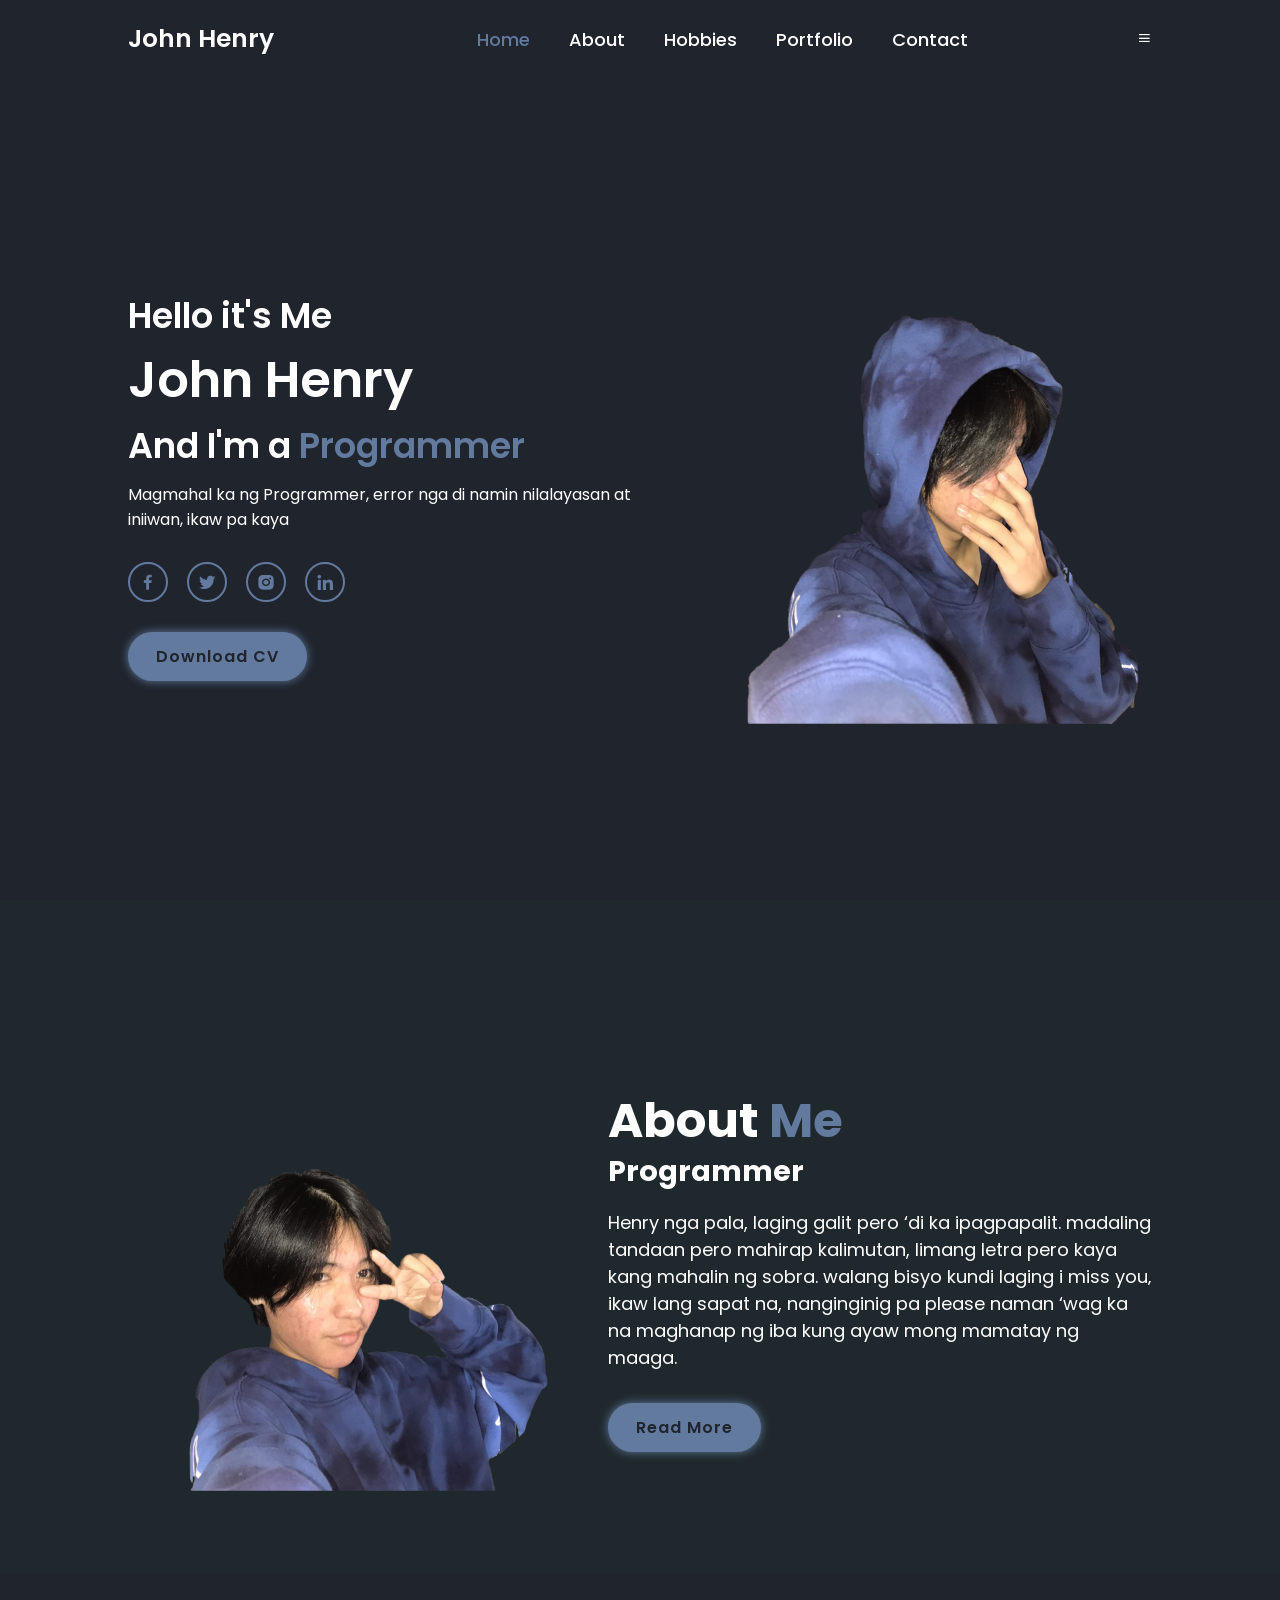
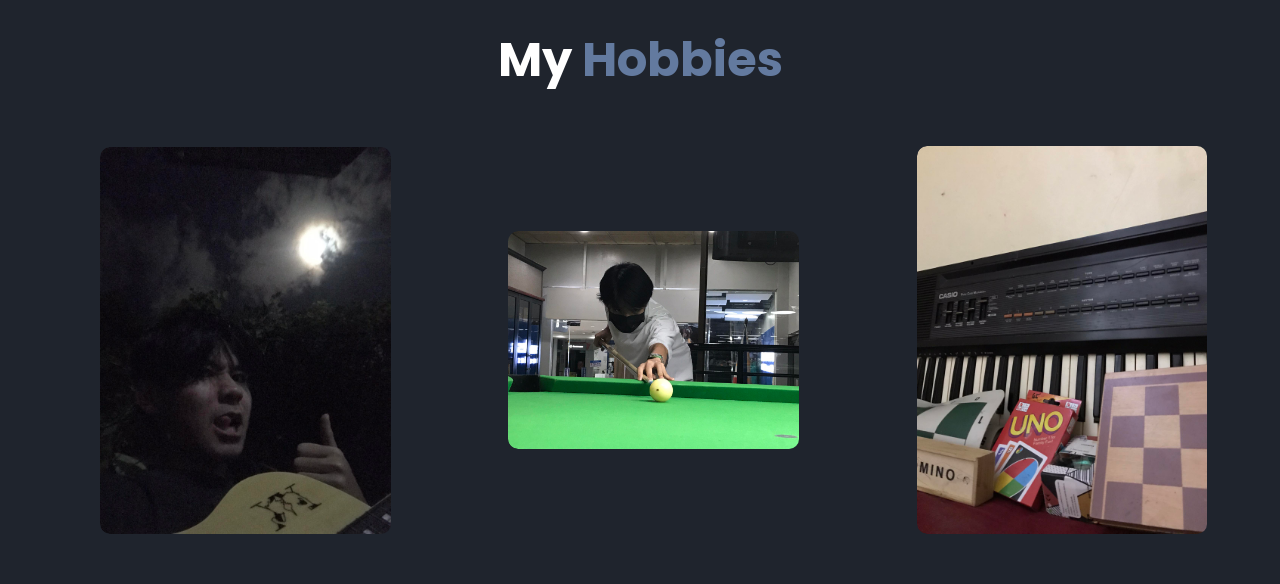
==== index.html @ 5ef26732 "Update index.html" ====
<!DOCTYPE html>
<html lang="en">
<head>
    <meta charset="UTF-8">
    <meta name="viewport" content="width=device-width, initial-scale=1.0">
    <title>Personal Portfolio</title>
    <link href='https://unpkg.com/boxicons@2.1.4/css/boxicons.min.css' rel='stylesheet'>
    <link rel="stylesheet" href="style.css">
</head>
<body>
    <header class="header">
        <a href="#" class="logo">John Henry</a>
        <nav class="navbar">
            <a href="#" class="active">Home</a>
            <a href="#about">About</a>
            <a href="#hobbies">Hobbies</a>
            <a href="#portfolio">Portfolio</a>
            <a href="#contact">Contact</a>
        </nav>
        <div class="menu-icon" id="menu-icon">
            <i class='bx bx-menu'></i>
        </div>
    </header>

    <!-- Home Section -->
    <section class="home">
        <div class="home-content">
            <h3>Hello it's Me</h3>
            <h1>John Henry</h1>
            <h3>And I'm a <span>Programmer</span></h3>
            <p>Magmahal ka ng Programmer, error nga di namin nilalayasan at iniiwan, ikaw pa kaya</p>
            <div class="social-media">
                <a href="https://www.facebook.com/Jhnhnnry"><i class='bx bxl-facebook'></i></a>
                <a href="#"><i class='bx bxl-twitter'></i></a>
                <a href="#"><i class='bx bxl-instagram-alt'></i></a>
                <a href="#"><i class='bx bxl-linkedin'></i></a>
            </div>
            <a href="#" class="btn">Download CV</a>
        </div>
        <div class="home-img">
            <img src="BG.png" alt="">
        </div>
    </section>

    <!-- About Section -->
    <section class="about" id="about">
        <div class="about-img">
            <img src="e2.png" alt="">
        </div>
        <div class="about-content">
            <h2 class="heading">About <span>Me</span></h2>
            <h3>Programmer</h3>
            <p>Henry nga pala, laging galit pero ‘di ka ipagpapalit. madaling tandaan pero mahirap kalimutan, limang letra pero kaya kang mahalin ng sobra. walang bisyo kundi laging i miss you‚ ikaw lang sapat na, nanginginig pa please naman ‘wag ka na maghanap ng iba kung ayaw mong mamatay ng maaga.</p>
            <a href="#hobbies" class="btn">Read More</a>
        </div>
    </section>

    <!-- Hobbies Section -->
    <div class="hobbies" id="hobbies">
        <div class="hobbies-container">
            <h2 class="heading">My <span>Hobbies</span></h2>
            <div class="hobbies-worklist">
                <div class="hobbies-work">
                    <img src="gabi.jpg" alt="">
                    <div class="layer">
                        <h3>Marunong mag-gitara</h3>
                        <p>Pag ako naging bf mo, haharanahin kita gabi-gabi.</p>
                        <a href="#"><i class='bx bx-link-external'></i></a>
                    </div>
                </div>
                <div class="hobbies-work">
                    <img src="billiard.jpg" alt="">
                    <div class="layer">
                        <h3>Marunong mag-billiard</h3>
                        <p>Tara pool? pooling inlab with each other</p>
                        <a href="#"><i class='bx bx-link-external'></i></a>
                    </div>
                </div>
                <div class="hobbies-work">
                    <img src="hobbies.jpg" alt="">
                    <div class="layer">
                        <h3>Hidden hobbies</h3>
                        <p>I can play piano, chess, uno cards, yoyo, domino, rubiks cube, cat lover hindi naninipa ng pusa, better than me??</p>
                        <a href="#"><i class='bx bx-link-external'></i></a>
                    </div>
                </div>
            </div>
        </div>
    </div>

    <!-- JavaScript -->
    <script>
        const menuIcon = document.getElementById('menu-icon');
        const navbar = document.querySelector('.navbar');

        menuIcon.onclick = () => {
            navbar.classList.toggle('active');
            menuIcon.querySelector('i').classList.toggle('bx-menu');
            menuIcon.querySelector('i').classList.toggle('bx-x');
        };
    </script>
</body>
</html>
---- style.css ----
@import url('https://fonts.googleapis.com/css2?family=Poppins:ital,wght@1,300&display=swap');

* {
    margin: 0;
    padding: 0;
    box-sizing: border-box;
    font-family: 'Poppins', 'sans-serif';
    scroll-behavior: smooth;
}

body {
    background: #1f242d;
    color: #fff;
}

.header {
    position: fixed;
    top: 0;
    left: 0;
    width: 100%;
    padding: 20px 10%;
    background: transparent;
    display: flex;
    justify-content: space-between;
    align-items: center;
    z-index: 100;
}
.logo {
    font-size: 25px;
    color: #fff;
    text-decoration: none;
    font-weight: 600;
    cursor: default;
}
.navbar a {
    font-size: 18px;
    color: #fff;
    text-decoration: none;
    font-weight: 500;
    margin-left: 35px;
    transition: .3s;
}
.navbar a:hover,
.navbar a.active {
    color: #637A9F;
}
.home  {
    position: relative;
    width: 100%;
    height: 100vh;
    display: flex;
    justify-content: space-between;
    align-items: center;
    padding: 70px 10% 0;
}
.home-content {
    max-width: 550px;
}
.home-content h3 {
    font-size: 35px;
    font-weight: 600;
}
.home-content h3 span {
    color: #637A9F;
}
.home-content h3:nth-of-type(2) {
    margin-bottom: 10px;
}
.home-content h1 {
    font-size: 50px;
    font-weight: 600;
    margin: 1px 0;
}
.home-content p {
    font-size: 16px;
}
.home-img img {
    max-width: 450px;
    margin-right: -20px;
}
.social-media a {
    display: inline-flex;
    width: 40px;
    height: 40px;
    align-items: center;
    justify-content: center;
    background: transparent;
    border: 2px solid #637A9F;
    border-radius: 50%;
    font-size: 20px;
    color: #637A9F;
    margin: 30px 15px 30px 0;
    text-decoration: none;
    transition: .5s ease;
}
.social-media a:hover {
    color:#1f242d;
    background: #0ef;
    box-shadow: 0 0 20px  #0ef;
}
.btn {
    display: inline-block;
    padding: 12px 28px;
    background: #637A9F;
    border-radius: 40px;
    box-shadow: 0 0 10px #637A9F;
    color: #1f242d;
    text-decoration: none;
    font-size: 16px;
    letter-spacing: 1px;
    font-weight: 600;
}
.about-img img {
    max-width: 450px;
}
.about {
    display: flex;
    justify-content: center;
    align-items: center;
    gap: 2rem;
    background: #1f292d;
    transition: 0.5ease;
    padding: 70px 10% 0;
}
.about-content {
    max-width: 600px;
}
.about-img img {
    width: 35vw;
}
.heading {
    text-align: center;
    font-size: 3rem;
}
.heading span {
    color: #637A9F;
}
.about-content h2 {
    text-align: left;
    line-height: 1.2;
}
.about-content h3 {
    font-size: 1.8rem;
}
.about-content p {
    font-size: 18px;
    margin: 1rem 0 2rem;
}
.hobbies {
    padding: 50px 0;
}
.hobbies-worklist {
    display: grid;
    grid-template-columns: repeat(auto-fit, minmax(250px,1fr));
    grid-gap: 45px;
    margin-top: 50px;
    align-items: center;
    justify-content: center;
    margin-left: 100px;
}
.hobbies-work {
    border-radius: 10px;
    position: relative;
    overflow: hidden;
}
.hobbies-work img {
    width: 80%;
    border-radius: 10px;
    display: block;
    transition: transform 0.5s;
}
.layer  {
    width: 100%;
    height: 0;
    background: linear-gradient(rgba(0,0,0,0.6), #637A9F);
    border-radius: 10px;
    position: absolute;
    left: 0;
    bottom: 0;
    overflow: hidden;
    display: flex;
    align-items: center; 
    justify-content: center;
    flex-direction: column;
    padding: 0 40px;
    text-align: center;
    transition: height 0.5s;
    width: 85%;
}
.layer h3 {
    font-weight: 500;
    margin-bottom: 20px;
}
.layer a {
    margin-top: 20px;
    color: #637A9F  ;
    text-decoration: none;
    font-size: 18px;
    line-height: 60px;
    background: #fff;
    width: 60px;
    height: 60px;
    border-radius: 50%  ;
    text-align: center;
}
.hobbies-work:hover img {
    transform: scale(1.1);
}
.hobbies-work:hover .layer {
    height: 100%;
}
@media (max-width: 768px) {
    .header {
        padding: 15px 5%;
        flex-direction: column;
        align-items: flex-start;
    }

    .navbar {
        display: flex;
        flex-direction: column;
        width: 100%;
        margin-top: 10px;
    }

    .navbar a {
        margin: 10px 0;
        font-size: 16px;
    }

    .home {
        flex-direction: column;
        align-items: center;
        padding: 100px 5% 0;
        text-align: center;
    }

    .home-content {
        max-width: 100%;
    }

    .home-content h1 {
        font-size: 35px;
    }

    .home-content h3 {
        font-size: 24px;
    }

    .home-content p {
        font-size: 15px;
    }

    .home-img img {
        max-width: 100%;
        margin-top: 20px;
    }

    .about {
        flex-direction: column;
        padding: 50px 5%;
        text-align: center;
    }

    .about-img img {
        width: 80%;
        margin-bottom: 20px;
    }

    .about-content h2,
    .about-content h3,
    .about-content p {
        text-align: center;
    }

    .hobbies {
        padding: 40px 5%;
    }

    .hobbies-worklist {
        grid-template-columns: 1fr;
        margin-left: 0;
        gap: 30px;
    }

    .layer {
        width: 100%;
    }

    .hobbies-work img {
        width: 100%;
    }
}
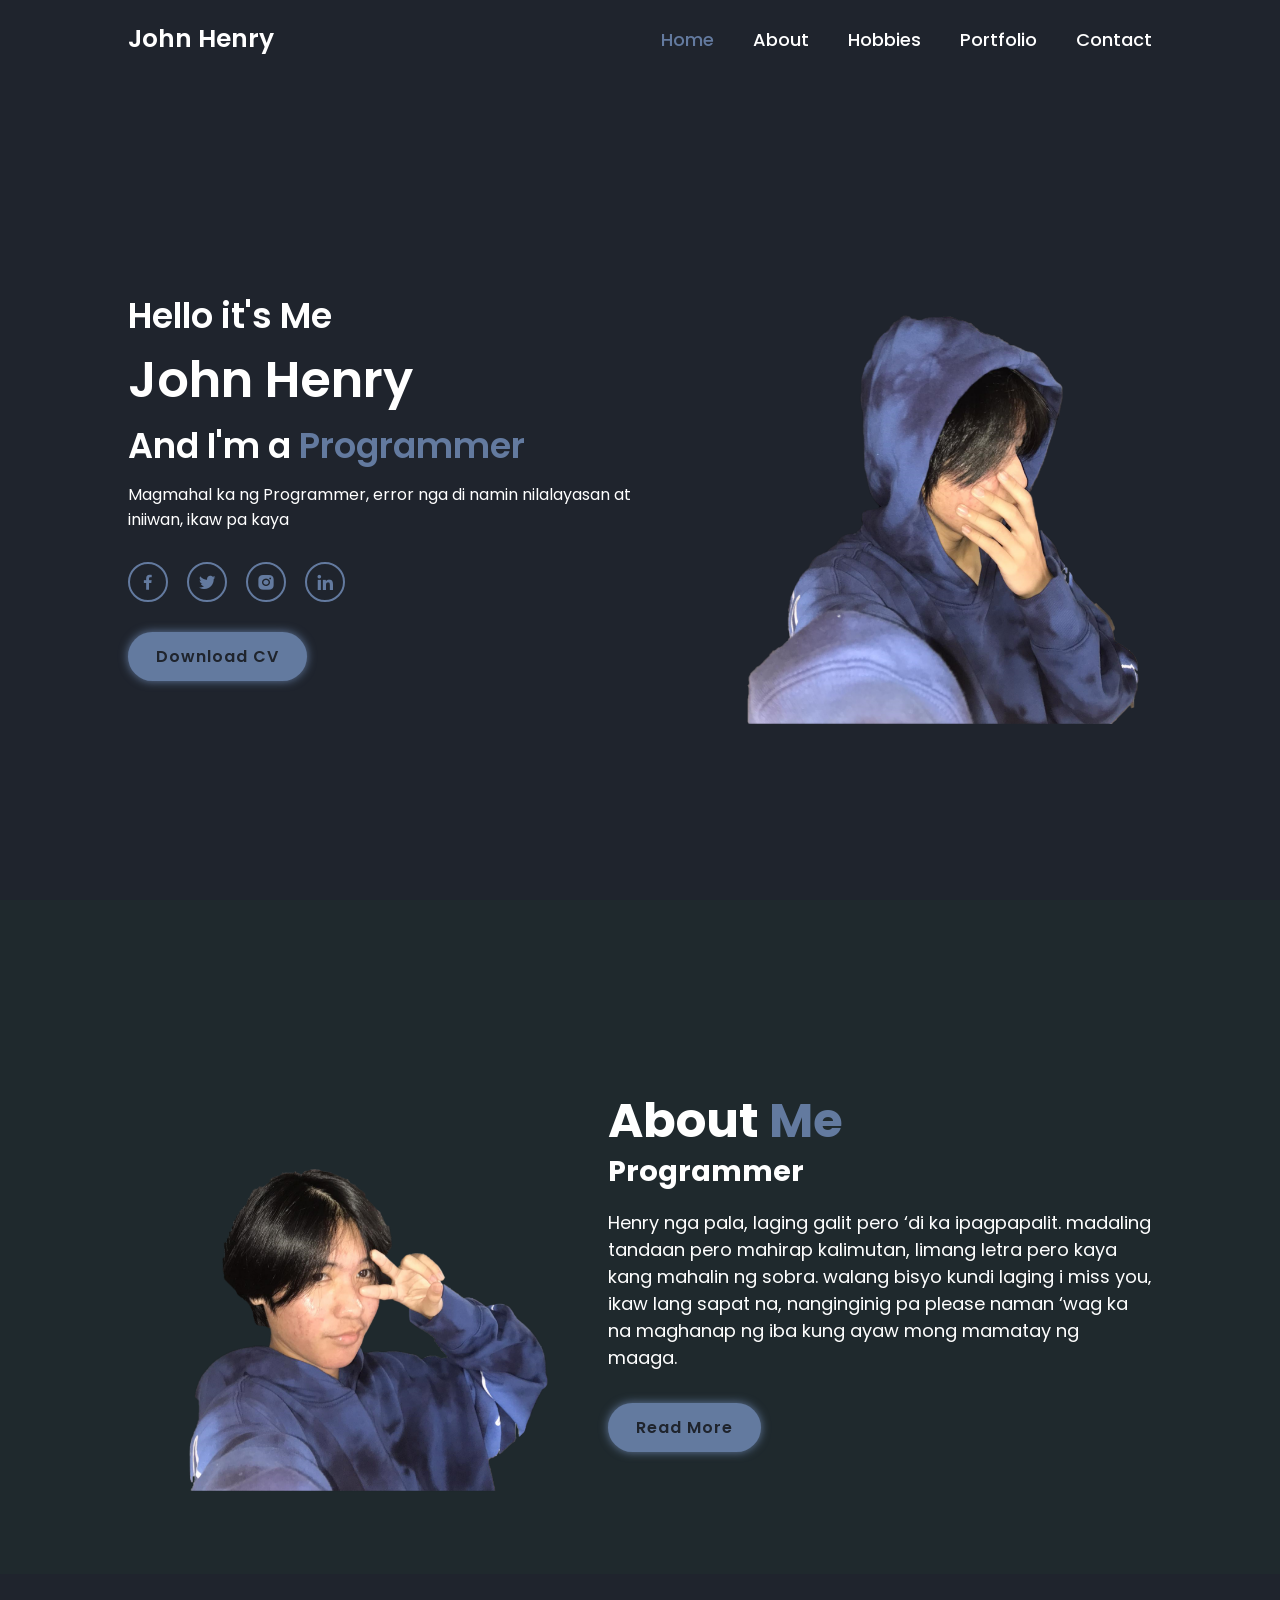
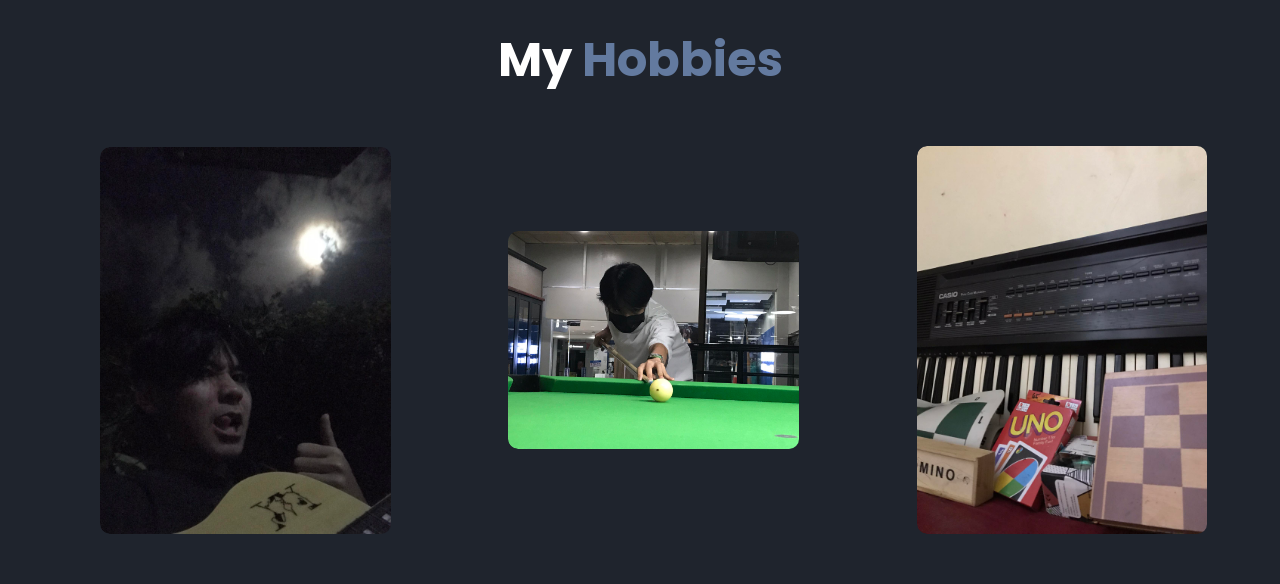
==== commit e5855533: "Update index.html" ====
--- a/index.html
+++ b/index.html
@@ -9,18 +9,20 @@
 </head>
 <body>
     <header class="header">
-        <a href="#" class="logo">John Henry</a>
-        <nav class="navbar">
-            <a href="#" class="active">Home</a>
-            <a href="#about">About</a>
-            <a href="#hobbies">Hobbies</a>
-            <a href="#portfolio">Portfolio</a>
-            <a href="#contact">Contact</a>
-        </nav>
-        <div class="menu-icon" id="menu-icon">
-            <i class='bx bx-menu'></i>
-        </div>
-    </header>
+    <a href="#" class="logo">John Henry</a>
+
+    <div class="menu-icon" id="menu-icon">
+        <i class='bx bx-menu'></i>
+    </div>
+
+    <nav class="navbar" id="navbar">
+        <a href="#" class="active">Home</a>
+        <a href="#about">About</a>
+        <a href="#hobbies">Hobbies</a>
+        <a href="#portfolio">Portfolio</a>
+        <a href="#contact">Contact</a>
+    </nav>
+</header>
 
     <!-- Home Section -->
     <section class="home">
@@ -90,14 +92,24 @@
 
     <!-- JavaScript -->
     <script>
-        const menuIcon = document.getElementById('menu-icon');
-        const navbar = document.querySelector('.navbar');
+    const menuIcon = document.getElementById('menu-icon');
+    const navbar = document.getElementById('navbar');
+    const icon = menuIcon.querySelector('i');
 
-        menuIcon.onclick = () => {
-            navbar.classList.toggle('active');
-            menuIcon.querySelector('i').classList.toggle('bx-menu');
-            menuIcon.querySelector('i').classList.toggle('bx-x');
-        };
-    </script>
+    menuIcon.onclick = () => {
+        navbar.classList.toggle('active');
+        icon.classList.toggle('bx-menu');
+        icon.classList.toggle('bx-x');
+    };
+
+    // Optional: Close menu when a link is clicked (for better mobile UX)
+    document.querySelectorAll('.navbar a').forEach(link => {
+        link.addEventListener('click', () => {
+            navbar.classList.remove('active');
+            icon.classList.add('bx-menu');
+            icon.classList.remove('bx-x');
+        });
+    });
+</script>
 </body>
 </html>
--- a/style.css
+++ b/style.css
@@ -291,3 +291,89 @@
         width: 100%;
     }
 }
+/* Mobile Menu Icon */
+.menu-icon {
+    display: none;
+    font-size: 30px;
+    color: #fff;
+    cursor: pointer;
+    z-index: 100;
+}
+
+/* Responsive for Mobile */
+@media (max-width: 768px) {
+    .header {
+        padding: 20px 5%;
+    }
+
+    .navbar {
+        position: absolute;
+        top: 70px;
+        left: -100%;
+        width: 100%;
+        background: #1f242d;
+        flex-direction: column;
+        align-items: center;
+        transition: 0.3s ease;
+        z-index: 99;
+    }
+
+    .navbar.active {
+        left: 0;
+    }
+
+    .navbar a {
+        margin: 15px 0;
+    }
+
+    .menu-icon {
+        display: block;
+    }
+
+    .home {
+        flex-direction: column;
+        text-align: center;
+        padding: 100px 5% 0;
+    }
+
+    .home-img img {
+        margin-top: 20px;
+        max-width: 300px;
+    }
+
+    .about {
+        flex-direction: column;
+        padding: 70px 5% 0;
+        text-align: center;
+    }
+
+    .about-img img {
+        width: 70vw;
+    }
+
+    .hobbies-worklist {
+        margin-left: 0;
+        grid-template-columns: repeat(auto-fit, minmax(200px, 1fr));
+        padding: 0 20px;
+    }
+
+    .layer {
+        width: 100%;
+    }
+
+    .home-content h1 {
+        font-size: 35px;
+    }
+
+    .home-content h3 {
+        font-size: 25px;
+    }
+
+    .home-content p {
+        font-size: 14px;
+    }
+
+    .about-content p {
+        font-size: 16px;
+    }
+}
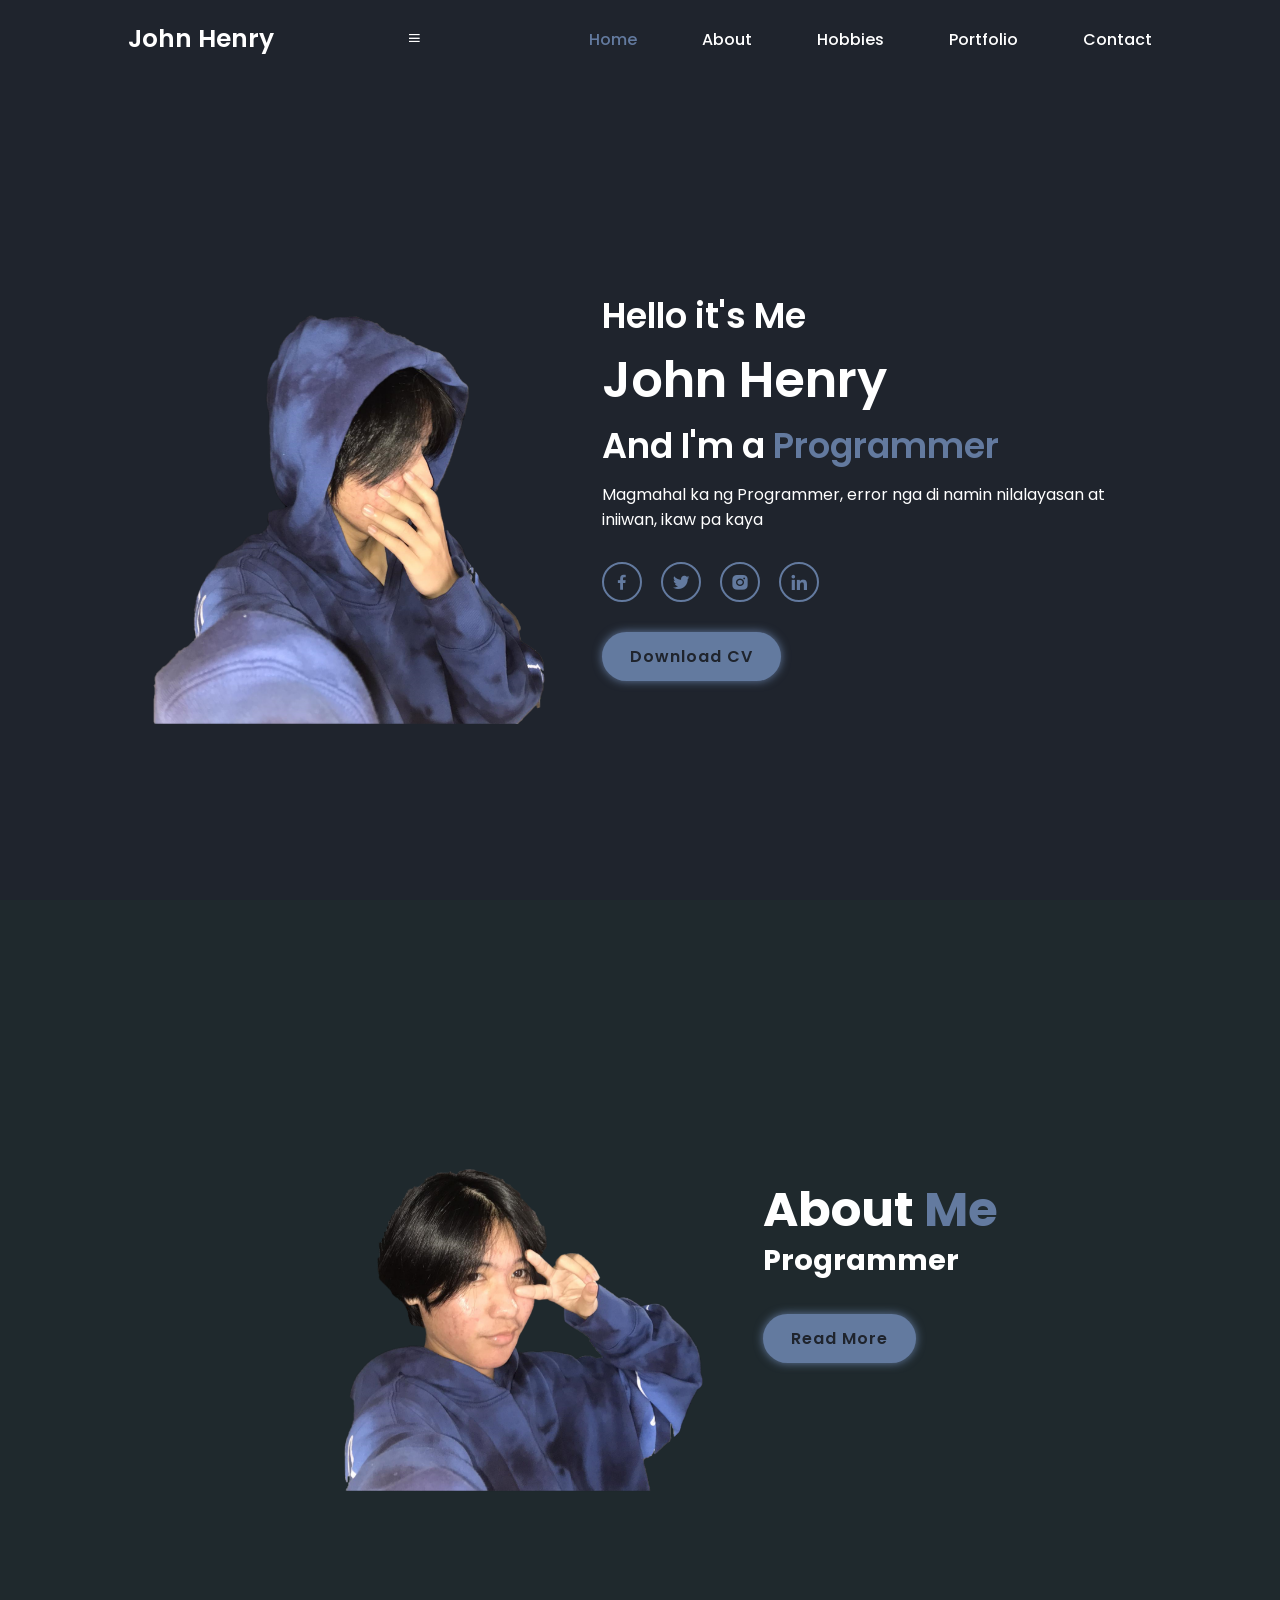
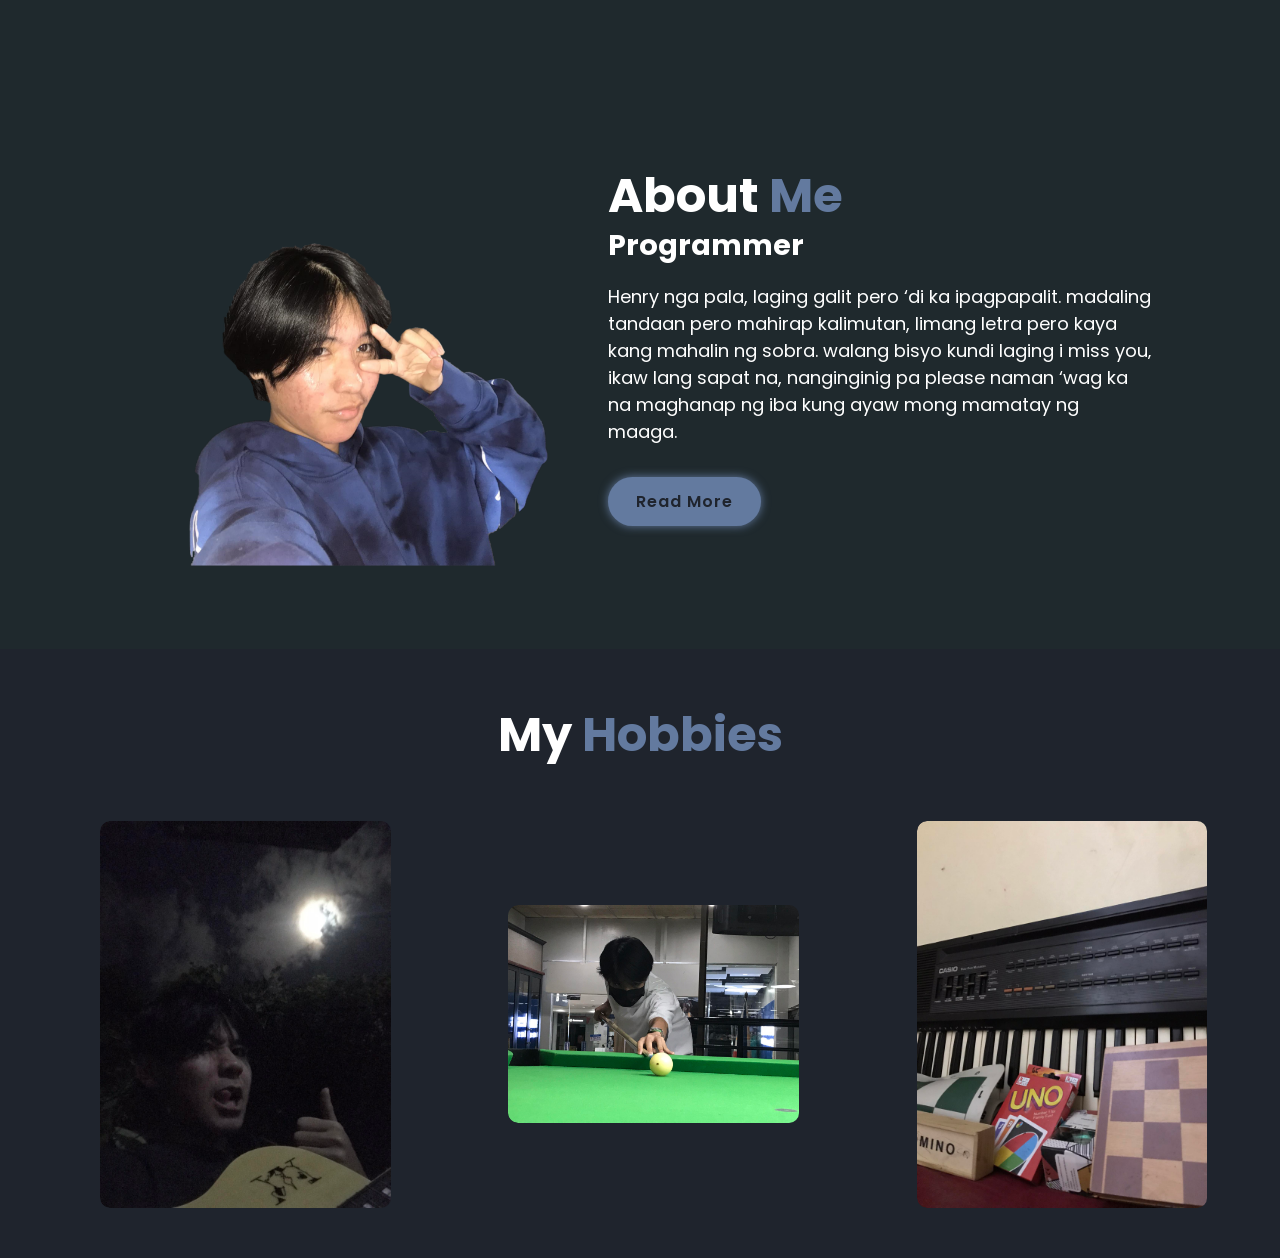
==== commit e70369b6: "Update index.html" ====
--- a/index.html
+++ b/index.html
@@ -26,23 +26,23 @@
 
     <!-- Home Section -->
     <section class="home">
-        <div class="home-content">
-            <h3>Hello it's Me</h3>
-            <h1>John Henry</h1>
-            <h3>And I'm a <span>Programmer</span></h3>
-            <p>Magmahal ka ng Programmer, error nga di namin nilalayasan at iniiwan, ikaw pa kaya</p>
-            <div class="social-media">
-                <a href="https://www.facebook.com/Jhnhnnry"><i class='bx bxl-facebook'></i></a>
-                <a href="#"><i class='bx bxl-twitter'></i></a>
-                <a href="#"><i class='bx bxl-instagram-alt'></i></a>
-                <a href="#"><i class='bx bxl-linkedin'></i></a>
-            </div>
-            <a href="#" class="btn">Download CV</a>
+    <div class="home-img">
+        <img src="BG.png" alt="">
+    </div>
+    <div class="home-content">
+        <h3>Hello it's Me</h3>
+        <h1>John Henry</h1>
+        <h3>And I'm a <span>Programmer</span></h3>
+        <p>Magmahal ka ng Programmer, error nga di namin nilalayasan at iniiwan, ikaw pa kaya</p>
+        <div class="social-media">
+            <a href="https://www.facebook.com/Jhnhnnry"><i class='bx bxl-facebook'></i></a>
+            <a href="#"><i class='bx bxl-twitter'></i></a>
+            <a href="#"><i class='bx bxl-instagram-alt'></i></a>
+            <a href="#"><i class='bx bxl-linkedin'></i></a>
         </div>
-        <div class="home-img">
-            <img src="BG.png" alt="">
-        </div>
-    </section>
+        <a href="#" class="btn">Download CV</a>
+    </div>
+</section>
 
     <!-- About Section -->
     <section class="about" id="about">
@@ -52,10 +52,22 @@
         <div class="about-content">
             <h2 class="heading">About <span>Me</span></h2>
             <h3>Programmer</h3>
-            <p>Henry nga pala, laging galit pero ‘di ka ipagpapalit. madaling tandaan pero mahirap kalimutan, limang letra pero kaya kang mahalin ng sobra. walang bisyo kundi laging i miss you‚ ikaw lang sapat na, nanginginig pa please naman ‘wag ka na maghanap ng iba kung ayaw mong mamatay ng maaga.</p>
+            <p></p>
             <a href="#hobbies" class="btn">Read More</a>
         </div>
     </section>
+
+    <section class="about" id="about">
+    <div class="about-img">
+        <img src="e2.png" alt="">
+    </div>
+    <div class="about-content">
+        <h2 class="heading">About <span>Me</span></h2>
+        <h3>Programmer</h3>
+        <p>Henry nga pala, laging galit pero ‘di ka ipagpapalit. madaling tandaan pero mahirap kalimutan, limang letra pero kaya kang mahalin ng sobra. walang bisyo kundi laging i miss you‚ ikaw lang sapat na, nanginginig pa please naman ‘wag ka na maghanap ng iba kung ayaw mong mamatay ng maaga. </p>
+        <a href="#hobbies" class="btn">Read More</a>
+    </div>
+</section>
 
     <!-- Hobbies Section -->
     <div class="hobbies" id="hobbies">
--- a/style.css
+++ b/style.css
@@ -209,171 +209,136 @@
 .hobbies-work:hover .layer {
     height: 100%;
 }
+/* Updated CSS for mobile view */
 @media (max-width: 768px) {
-    .header {
-        padding: 15px 5%;
+    /* Home Section */
+    .home {
         flex-direction: column;
-        align-items: flex-start;
-    }
-
-    .navbar {
+        text-align: center;
+        margin-top: 50px;
+    }
+
+    .home-img {
+        width: 80%;
+        order: -1; /* Ensure the image comes first in mobile view */
         display: flex;
+        justify-content: center;
+    }
+
+    .home-img img {
+        width: 80%; /* Scale image size */
+    }
+
+    .home-content {
+        width: 100%;
+        text-align: center;
+    }
+
+    /* About Section */
+    .about {
         flex-direction: column;
+        text-align: center;
+        padding: 70px 5% 0;
+    }
+
+    .about-img {
+        width: 80%;
+        margin-top: 20px;
+        display: flex;
+        justify-content: center;
+    }
+
+    .about-img img {
+        max-width: 80vw;
+    }
+
+    .about-content {
         width: 100%;
-        margin-top: 10px;
-    }
-
+        text-align: center;
+    }
+
+    .about-content h2 {
+        text-align: center;
+    }
+
+    /* Navigation Links with Underline */
     .navbar a {
         margin: 10px 0;
         font-size: 16px;
-    }
-
-    .home {
-        flex-direction: column;
-        align-items: center;
-        padding: 100px 5% 0;
-        text-align: center;
-    }
-
-    .home-content {
-        max-width: 100%;
-    }
-
-    .home-content h1 {
-        font-size: 35px;
-    }
-
-    .home-content h3 {
-        font-size: 24px;
-    }
-
-    .home-content p {
-        font-size: 15px;
-    }
-
-    .home-img img {
-        max-width: 100%;
-        margin-top: 20px;
-    }
-
-    .about {
-        flex-direction: column;
-        padding: 50px 5%;
-        text-align: center;
-    }
-
-    .about-img img {
-        width: 80%;
-        margin-bottom: 20px;
-    }
-
-    .about-content h2,
-    .about-content h3,
-    .about-content p {
-        text-align: center;
-    }
-
-    .hobbies {
-        padding: 40px 5%;
-    }
-
-    .hobbies-worklist {
-        grid-template-columns: 1fr;
-        margin-left: 0;
-        gap: 30px;
-    }
-
-    .layer {
-        width: 100%;
-    }
-
-    .hobbies-work img {
-        width: 100%;
-    }
-}
-/* Mobile Menu Icon */
-.menu-icon {
-    display: none;
-    font-size: 30px;
-    color: #fff;
-    cursor: pointer;
-    z-index: 100;
-}
-
-/* Responsive for Mobile */
+        text-decoration: none;
+        border-bottom: 2px solid transparent;
+        transition: all 0.3s ease;
+    }
+
+    .navbar a:hover,
+    .navbar a.active {
+        color: #637A9F;
+        border-bottom: 2px solid #637A9F;
+    }
+
+    /* Read More Button */
+    .about-content a {
+        display: inline-block;
+        padding: 12px 28px;
+        background: #637A9F;
+        border-radius: 40px;
+        box-shadow: 0 0 10px #637A9F;
+        color: #1f242d;
+        text-decoration: none;
+        font-size: 16px;
+        letter-spacing: 1px;
+        font-weight: 600;
+        margin-top: 15px;
+    }
+}
+/* Add new styles after your existing styles to ensure the design is preserved */
+
+/* Centering the picture within Home and About navigation links */
+.navbar {
+  display: flex;
+  justify-content: center;
+  gap: 30px;
+}
+
+.navbar a {
+  display: flex;
+  align-items: center;
+  justify-content: center;
+  font-size: 16px;
+  text-decoration: none;
+  position: relative;
+}
+
+/* Make sure images inside navigation are centered */
+.navbar a .nav-img {
+  width: 20px;
+  height: auto;
+  margin-right: 8px;
+  transition: transform 0.3s ease;
+}
+
+/* Underlining navigation links */
+.navbar a:hover {
+  text-decoration: underline;
+}
+
+/* Adjustments for mobile view */
 @media (max-width: 768px) {
-    .header {
-        padding: 20px 5%;
-    }
-
-    .navbar {
-        position: absolute;
-        top: 70px;
-        left: -100%;
-        width: 100%;
-        background: #1f242d;
-        flex-direction: column;
-        align-items: center;
-        transition: 0.3s ease;
-        z-index: 99;
-    }
-
-    .navbar.active {
-        left: 0;
-    }
-
-    .navbar a {
-        margin: 15px 0;
-    }
-
-    .menu-icon {
-        display: block;
-    }
-
-    .home {
-        flex-direction: column;
-        text-align: center;
-        padding: 100px 5% 0;
-    }
-
-    .home-img img {
-        margin-top: 20px;
-        max-width: 300px;
-    }
-
-    .about {
-        flex-direction: column;
-        padding: 70px 5% 0;
-        text-align: center;
-    }
-
-    .about-img img {
-        width: 70vw;
-    }
-
-    .hobbies-worklist {
-        margin-left: 0;
-        grid-template-columns: repeat(auto-fit, minmax(200px, 1fr));
-        padding: 0 20px;
-    }
-
-    .layer {
-        width: 100%;
-    }
-
-    .home-content h1 {
-        font-size: 35px;
-    }
-
-    .home-content h3 {
-        font-size: 25px;
-    }
-
-    .home-content p {
-        font-size: 14px;
-    }
-
-    .about-content p {
-        font-size: 16px;
-    }
-}
+  /* Adjust the home and about section */
+  .navbar a .nav-img {
+    margin-right: 8px;
+  }
+
+  /* Align "About Me" section */
+  .about-me-section {
+    text-align: center; /* Center the content */
+    padding: 10px;
+  }
+
+  /* Adjust the 'Read More' button */
+  .about-me-section .read-more-button {
+    display: inline-block;
+    margin: 10px auto;
+    max-width: 100%;
+  }
+}
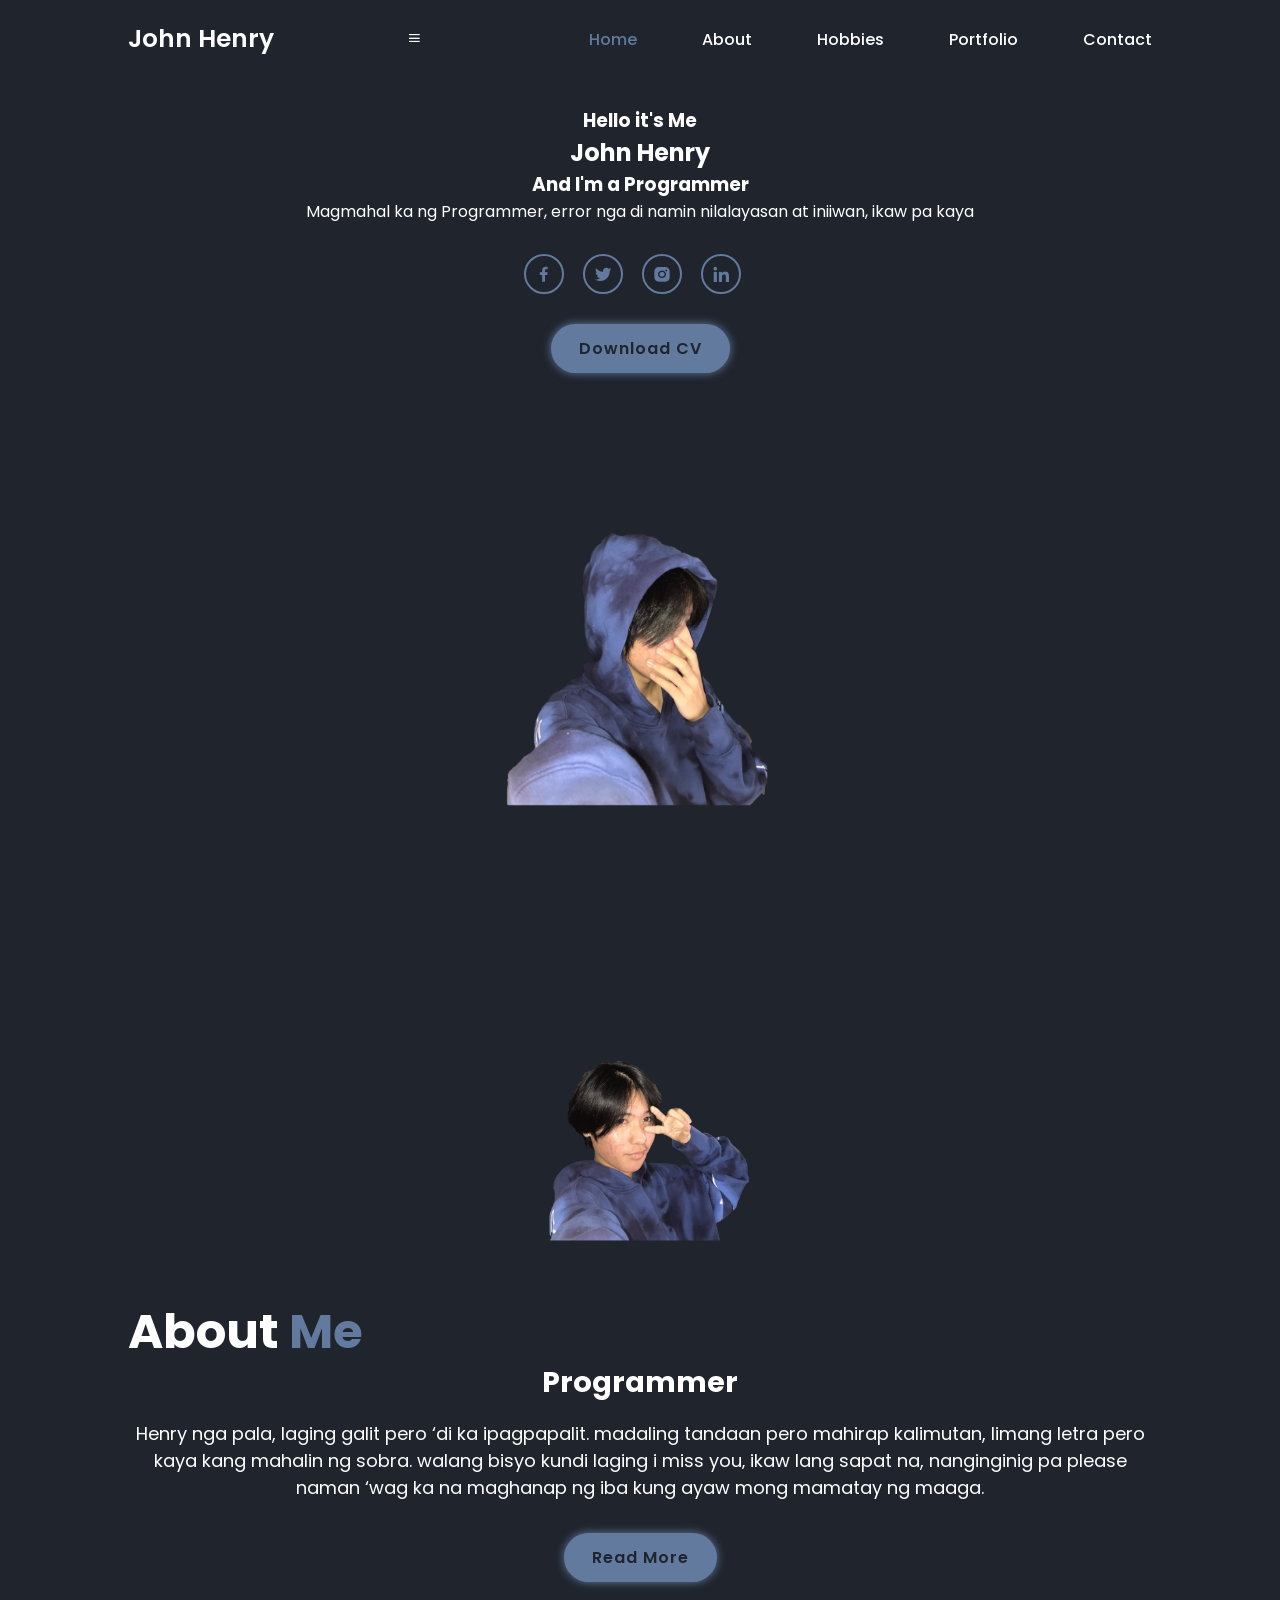
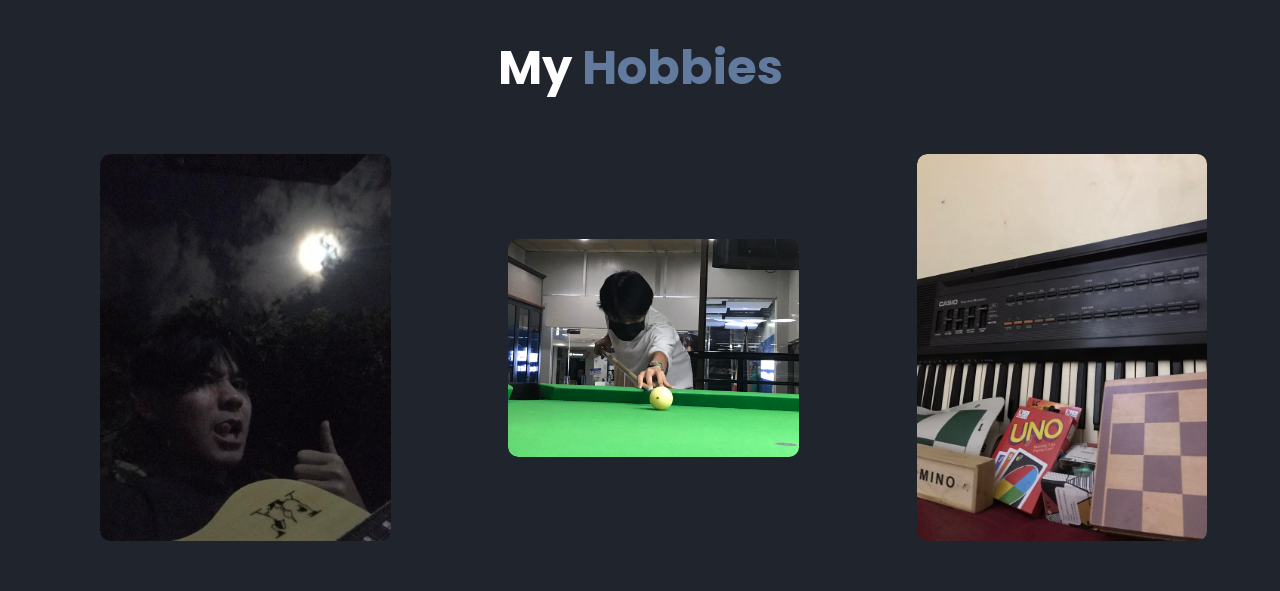
==== commit e1d9e38a: "Update index.html" ====
--- a/index.html
+++ b/index.html
@@ -26,23 +26,23 @@
 
     <!-- Home Section -->
     <section class="home">
-    <div class="home-img">
-        <img src="BG.png" alt="">
-    </div>
-    <div class="home-content">
-        <h3>Hello it's Me</h3>
-        <h1>John Henry</h1>
-        <h3>And I'm a <span>Programmer</span></h3>
-        <p>Magmahal ka ng Programmer, error nga di namin nilalayasan at iniiwan, ikaw pa kaya</p>
-        <div class="social-media">
-            <a href="https://www.facebook.com/Jhnhnnry"><i class='bx bxl-facebook'></i></a>
-            <a href="#"><i class='bx bxl-twitter'></i></a>
-            <a href="#"><i class='bx bxl-instagram-alt'></i></a>
-            <a href="#"><i class='bx bxl-linkedin'></i></a>
+        <div class="home-content">
+            <h3>Hello it's Me</h3>
+            <h1>John Henry</h1>
+            <h3>And I'm a <span>Programmer</span></h3>
+            <p>Magmahal ka ng Programmer, error nga di namin nilalayasan at iniiwan, ikaw pa kaya</p>
+            <div class="social-media">
+                <a href="https://www.facebook.com/Jhnhnnry"><i class='bx bxl-facebook'></i></a>
+                <a href="#"><i class='bx bxl-twitter'></i></a>
+                <a href="#"><i class='bx bxl-instagram-alt'></i></a>
+                <a href="#"><i class='bx bxl-linkedin'></i></a>
+            </div>
+            <a href="#" class="btn">Download CV</a>
         </div>
-        <a href="#" class="btn">Download CV</a>
-    </div>
-</section>
+        <div class="home-img">
+            <img src="BG.png" alt="">
+        </div>
+    </section>
 
     <!-- About Section -->
     <section class="about" id="about">
@@ -52,22 +52,10 @@
         <div class="about-content">
             <h2 class="heading">About <span>Me</span></h2>
             <h3>Programmer</h3>
-            <p></p>
+            <p>Henry nga pala, laging galit pero ‘di ka ipagpapalit. madaling tandaan pero mahirap kalimutan, limang letra pero kaya kang mahalin ng sobra. walang bisyo kundi laging i miss you‚ ikaw lang sapat na, nanginginig pa please naman ‘wag ka na maghanap ng iba kung ayaw mong mamatay ng maaga.</p>
             <a href="#hobbies" class="btn">Read More</a>
         </div>
     </section>
-
-    <section class="about" id="about">
-    <div class="about-img">
-        <img src="e2.png" alt="">
-    </div>
-    <div class="about-content">
-        <h2 class="heading">About <span>Me</span></h2>
-        <h3>Programmer</h3>
-        <p>Henry nga pala, laging galit pero ‘di ka ipagpapalit. madaling tandaan pero mahirap kalimutan, limang letra pero kaya kang mahalin ng sobra. walang bisyo kundi laging i miss you‚ ikaw lang sapat na, nanginginig pa please naman ‘wag ka na maghanap ng iba kung ayaw mong mamatay ng maaga. </p>
-        <a href="#hobbies" class="btn">Read More</a>
-    </div>
-</section>
 
     <!-- Hobbies Section -->
     <div class="hobbies" id="hobbies">
--- a/style.css
+++ b/style.css
@@ -44,39 +44,29 @@
 .navbar a.active {
     color: #637A9F;
 }
-.home  {
+.home {
     position: relative;
     width: 100%;
-    height: 100vh;
-    display: flex;
-    justify-content: space-between;
+    min-height: 100vh;
+    display: flex;
+    flex-direction: row; /* default for desktop */
+    justify-content: center;
     align-items: center;
     padding: 70px 10% 0;
-}
-.home-content {
-    max-width: 550px;
-}
-.home-content h3 {
-    font-size: 35px;
-    font-weight: 600;
-}
-.home-content h3 span {
-    color: #637A9F;
-}
-.home-content h3:nth-of-type(2) {
-    margin-bottom: 10px;
-}
-.home-content h1 {
-    font-size: 50px;
-    font-weight: 600;
-    margin: 1px 0;
-}
-.home-content p {
-    font-size: 16px;
-}
+    flex-wrap: wrap;
+    text-align: center;
+}
+
+.home-img {
+    flex: 1 1 100%;
+    display: flex;
+    justify-content: center;
+    margin-bottom: 20px;
+}
+
 .home-img img {
-    max-width: 450px;
-    margin-right: -20px;
+    max-width: 300px;
+    width: 100%;
 }
 .social-media a {
     display: inline-flex;
@@ -110,23 +100,24 @@
     letter-spacing: 1px;
     font-weight: 600;
 }
+.about {
+    display: flex;
+    flex-direction: column;
+    align-items: center;
+    text-align: center;
+    padding: 50px 10% 0;
+}
+
+.about-img {
+    margin-bottom: 20px;
+    display: flex;
+    justify-content: center;
+}
+
 .about-img img {
-    max-width: 450px;
-}
-.about {
-    display: flex;
-    justify-content: center;
-    align-items: center;
-    gap: 2rem;
-    background: #1f292d;
-    transition: 0.5ease;
-    padding: 70px 10% 0;
-}
-.about-content {
-    max-width: 600px;
-}
-.about-img img {
-    width: 35vw;
+    width: 250px;
+    max-width: 80vw;
+    border-radius: 10px;
 }
 .heading {
     text-align: center;
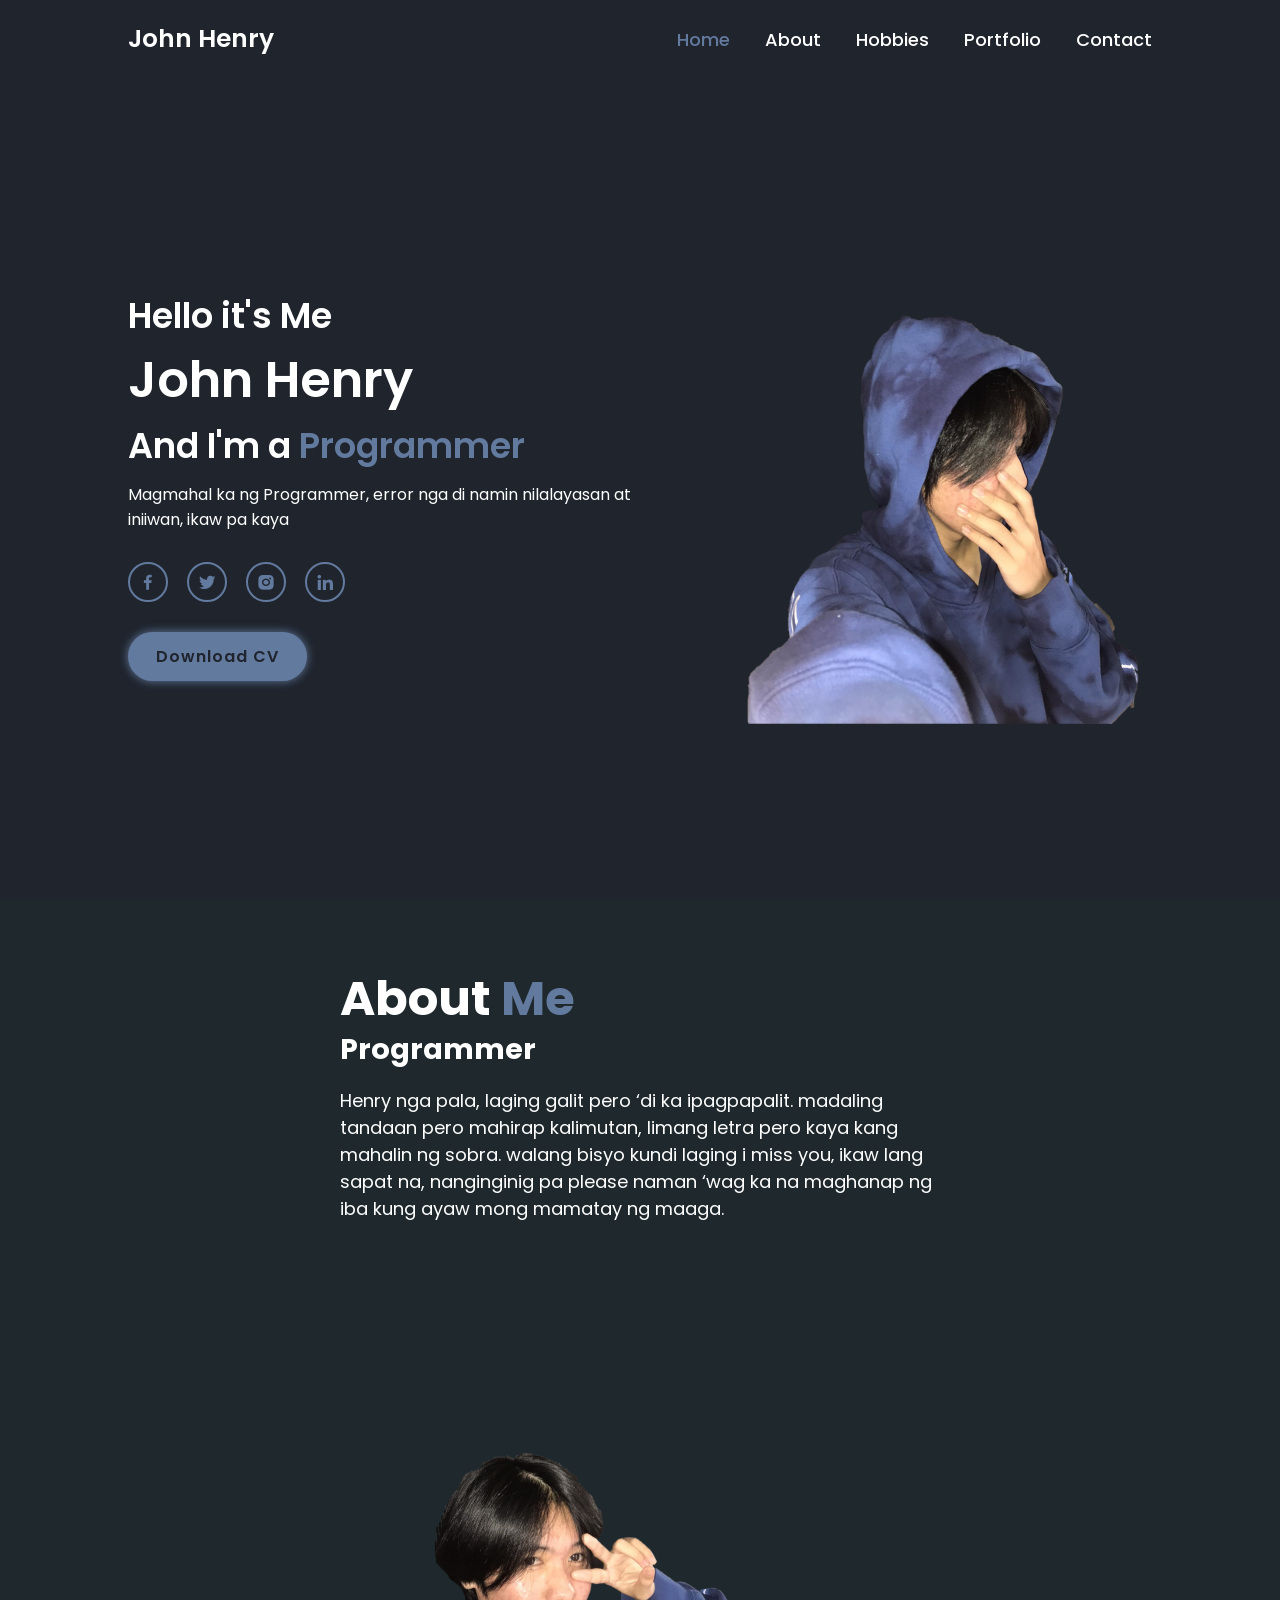
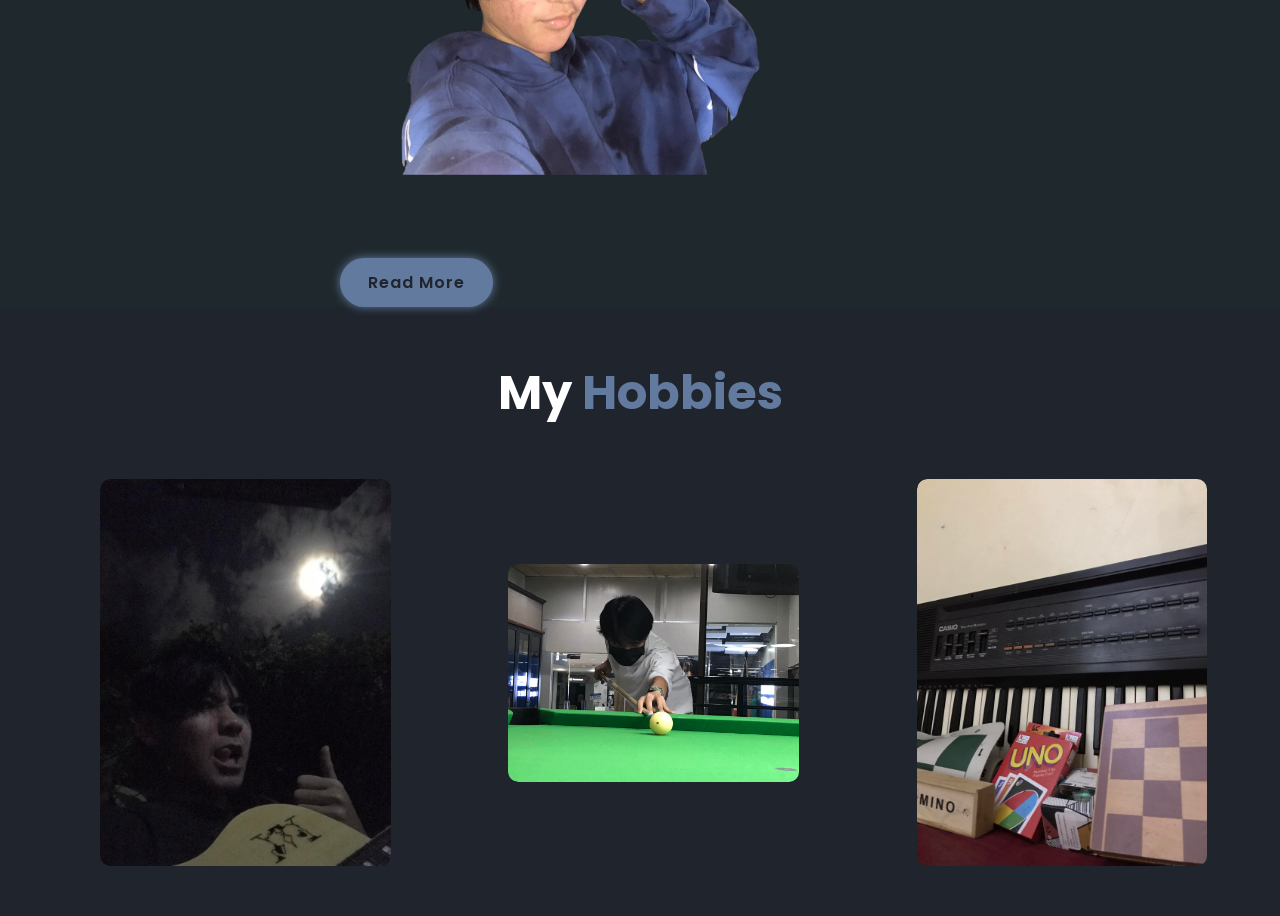
==== commit 7bba92c8: "Update index.html" ====
--- a/index.html
+++ b/index.html
@@ -46,13 +46,13 @@
 
     <!-- About Section -->
     <section class="about" id="about">
-        <div class="about-img">
-            <img src="e2.png" alt="">
-        </div>
         <div class="about-content">
             <h2 class="heading">About <span>Me</span></h2>
             <h3>Programmer</h3>
             <p>Henry nga pala, laging galit pero ‘di ka ipagpapalit. madaling tandaan pero mahirap kalimutan, limang letra pero kaya kang mahalin ng sobra. walang bisyo kundi laging i miss you‚ ikaw lang sapat na, nanginginig pa please naman ‘wag ka na maghanap ng iba kung ayaw mong mamatay ng maaga.</p>
+            <div class="about-img">
+            <img src="e2.png" alt="">
+        </div>
             <a href="#hobbies" class="btn">Read More</a>
         </div>
     </section>
--- a/style.css
+++ b/style.css
@@ -44,29 +44,39 @@
 .navbar a.active {
     color: #637A9F;
 }
-.home {
+.home  {
     position: relative;
     width: 100%;
-    min-height: 100vh;
-    display: flex;
-    flex-direction: row; /* default for desktop */
-    justify-content: center;
+    height: 100vh;
+    display: flex;
+    justify-content: space-between;
     align-items: center;
     padding: 70px 10% 0;
-    flex-wrap: wrap;
-    text-align: center;
-}
-
-.home-img {
-    flex: 1 1 100%;
-    display: flex;
-    justify-content: center;
-    margin-bottom: 20px;
-}
-
+}
+.home-content {
+    max-width: 550px;
+}
+.home-content h3 {
+    font-size: 35px;
+    font-weight: 600;
+}
+.home-content h3 span {
+    color: #637A9F;
+}
+.home-content h3:nth-of-type(2) {
+    margin-bottom: 10px;
+}
+.home-content h1 {
+    font-size: 50px;
+    font-weight: 600;
+    margin: 1px 0;
+}
+.home-content p {
+    font-size: 16px;
+}
 .home-img img {
-    max-width: 300px;
-    width: 100%;
+    max-width: 450px;
+    margin-right: -20px;
 }
 .social-media a {
     display: inline-flex;
@@ -100,24 +110,23 @@
     letter-spacing: 1px;
     font-weight: 600;
 }
+.about-img img {
+    max-width: 450px;
+}
 .about {
     display: flex;
-    flex-direction: column;
-    align-items: center;
-    text-align: center;
-    padding: 50px 10% 0;
-}
-
-.about-img {
-    margin-bottom: 20px;
-    display: flex;
-    justify-content: center;
-}
-
+    justify-content: center;
+    align-items: center;
+    gap: 2rem;
+    background: #1f292d;
+    transition: 0.5ease;
+    padding: 70px 10% 0;
+}
+.about-content {
+    max-width: 600px;
+}
 .about-img img {
-    width: 250px;
-    max-width: 80vw;
-    border-radius: 10px;
+    width: 35vw;
 }
 .heading {
     text-align: center;
@@ -200,136 +209,47 @@
 .hobbies-work:hover .layer {
     height: 100%;
 }
-/* Updated CSS for mobile view */
 @media (max-width: 768px) {
-    /* Home Section */
-    .home {
+    .menu-icon {
+        display: block;
+        font-size: 30px;
+        cursor: pointer;
+        color: #fff;
+        z-index: 1001;
+    }
+
+    .home-content, .about-content {
+    padding: 20px;
+}
+    .navbar {
+        position: absolute;
+        top: 100%;
+        left: 0;
+        width: 100%;
+        background: #1f242d;
         flex-direction: column;
+        align-items: center;
+        display: none;
+    }
+
+    .navbar.active {
+        display: flex;
+    }
+
+    .navbar a {
+        margin: 15px 0;
+        display: block;
         text-align: center;
-        margin-top: 50px;
-    }
-
-    .home-img {
-        width: 80%;
-        order: -1; /* Ensure the image comes first in mobile view */
-        display: flex;
-        justify-content: center;
-    }
-
-    .home-img img {
-        width: 80%; /* Scale image size */
-    }
-
-    .home-content {
-        width: 100%;
-        text-align: center;
-    }
-
-    /* About Section */
-    .about {
-        flex-direction: column;
-        text-align: center;
-        padding: 70px 5% 0;
-    }
-
-    .about-img {
-        width: 80%;
-        margin-top: 20px;
-        display: flex;
-        justify-content: center;
-    }
-
-    .about-img img {
-        max-width: 80vw;
-    }
-
-    .about-content {
-        width: 100%;
-        text-align: center;
-    }
-
-    .about-content h2 {
-        text-align: center;
-    }
-
-    /* Navigation Links with Underline */
-    .navbar a {
-        margin: 10px 0;
-        font-size: 16px;
-        text-decoration: none;
-        border-bottom: 2px solid transparent;
-        transition: all 0.3s ease;
-    }
-
-    .navbar a:hover,
-    .navbar a.active {
-        color: #637A9F;
-        border-bottom: 2px solid #637A9F;
-    }
-
-    /* Read More Button */
-    .about-content a {
-        display: inline-block;
-        padding: 12px 28px;
-        background: #637A9F;
-        border-radius: 40px;
-        box-shadow: 0 0 10px #637A9F;
-        color: #1f242d;
-        text-decoration: none;
-        font-size: 16px;
-        letter-spacing: 1px;
-        font-weight: 600;
-        margin-top: 15px;
-    }
-}
-/* Add new styles after your existing styles to ensure the design is preserved */
-
-/* Centering the picture within Home and About navigation links */
-.navbar {
-  display: flex;
-  justify-content: center;
-  gap: 30px;
-}
-
-.navbar a {
-  display: flex;
-  align-items: center;
-  justify-content: center;
-  font-size: 16px;
-  text-decoration: none;
-  position: relative;
-}
-
-/* Make sure images inside navigation are centered */
-.navbar a .nav-img {
-  width: 20px;
-  height: auto;
-  margin-right: 8px;
-  transition: transform 0.3s ease;
-}
-
-/* Underlining navigation links */
-.navbar a:hover {
-  text-decoration: underline;
-}
-
-/* Adjustments for mobile view */
-@media (max-width: 768px) {
-  /* Adjust the home and about section */
-  .navbar a .nav-img {
-    margin-right: 8px;
-  }
-
-  /* Align "About Me" section */
-  .about-me-section {
-    text-align: center; /* Center the content */
-    padding: 10px;
-  }
-
-  /* Adjust the 'Read More' button */
-  .about-me-section .read-more-button {
-    display: inline-block;
-    margin: 10px auto;
-    max-width: 100%;
-  }
-}
+    }
+}
+
+/* Show navbar inline and hide menu icon in desktop */
+@media (min-width: 769px) {
+    .menu-icon {
+        display: none;
+    }
+
+    .navbar {
+        display: flex !important;
+    }
+}
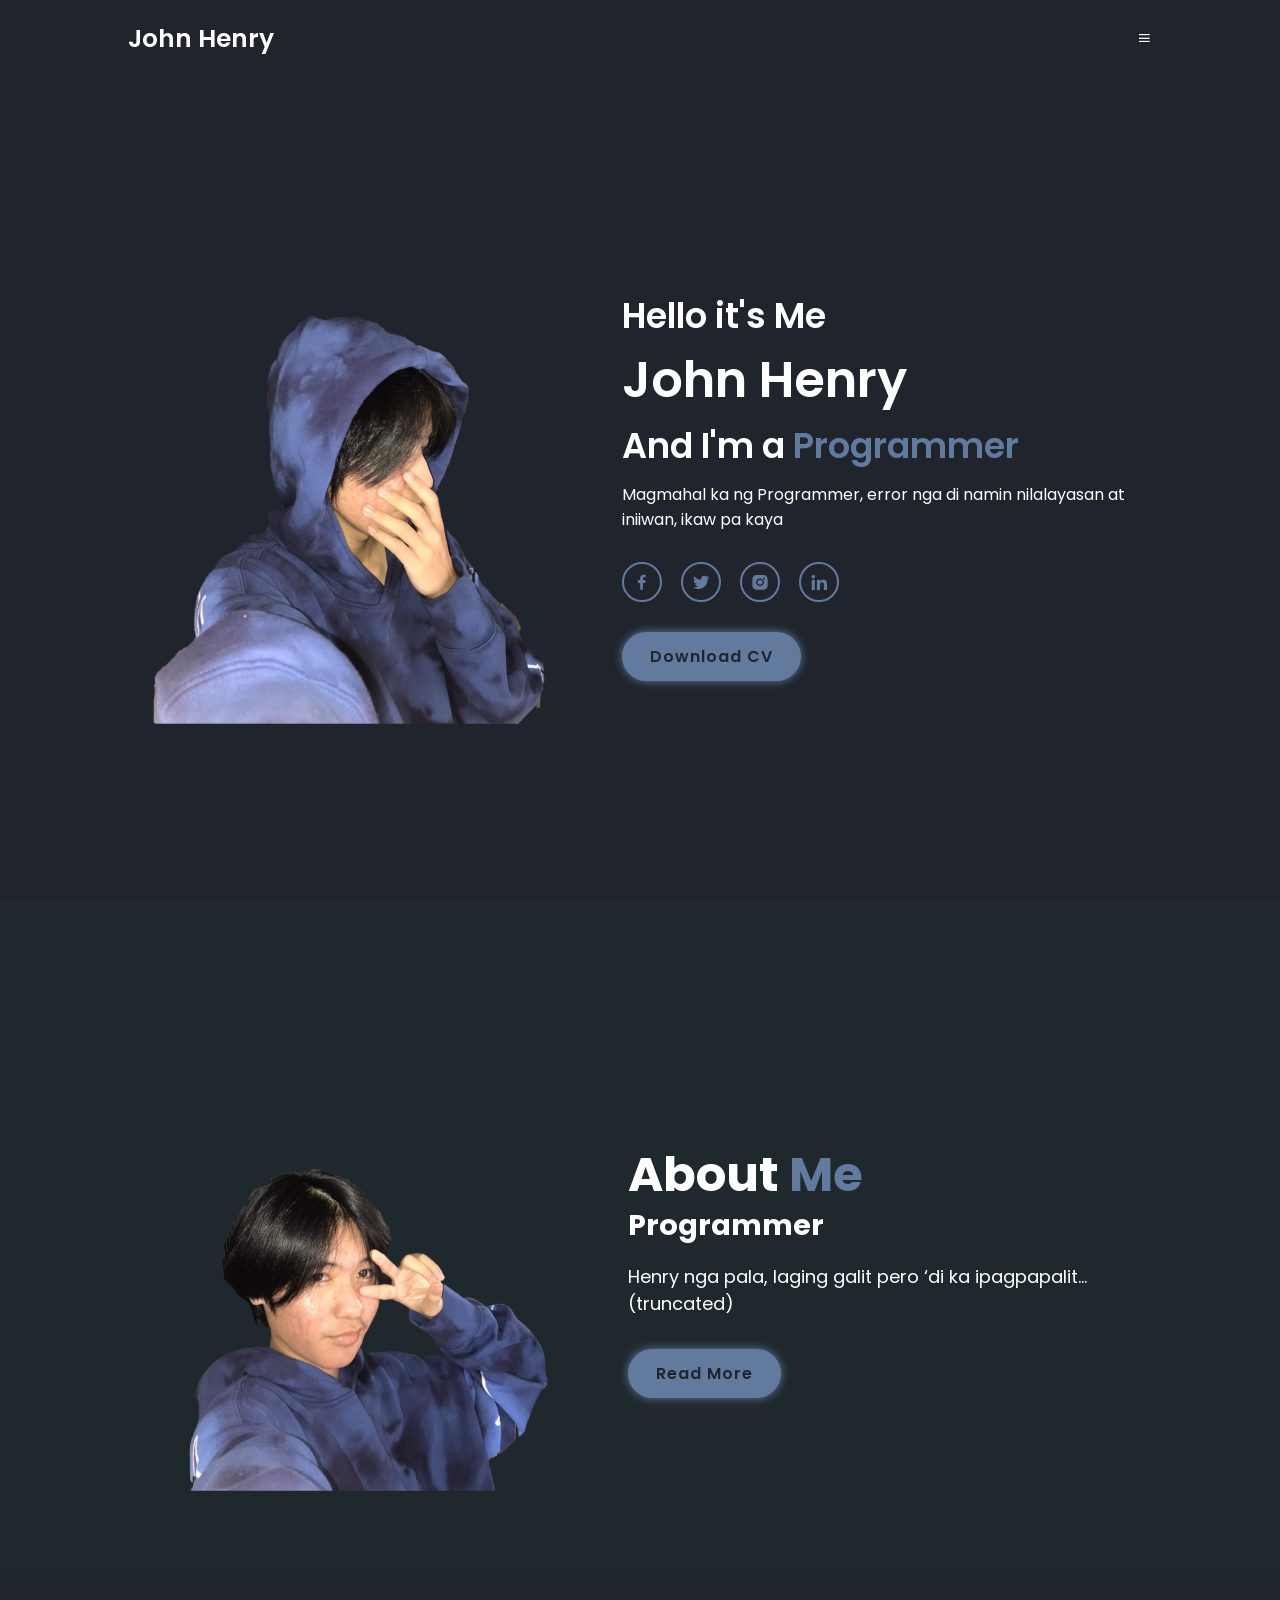
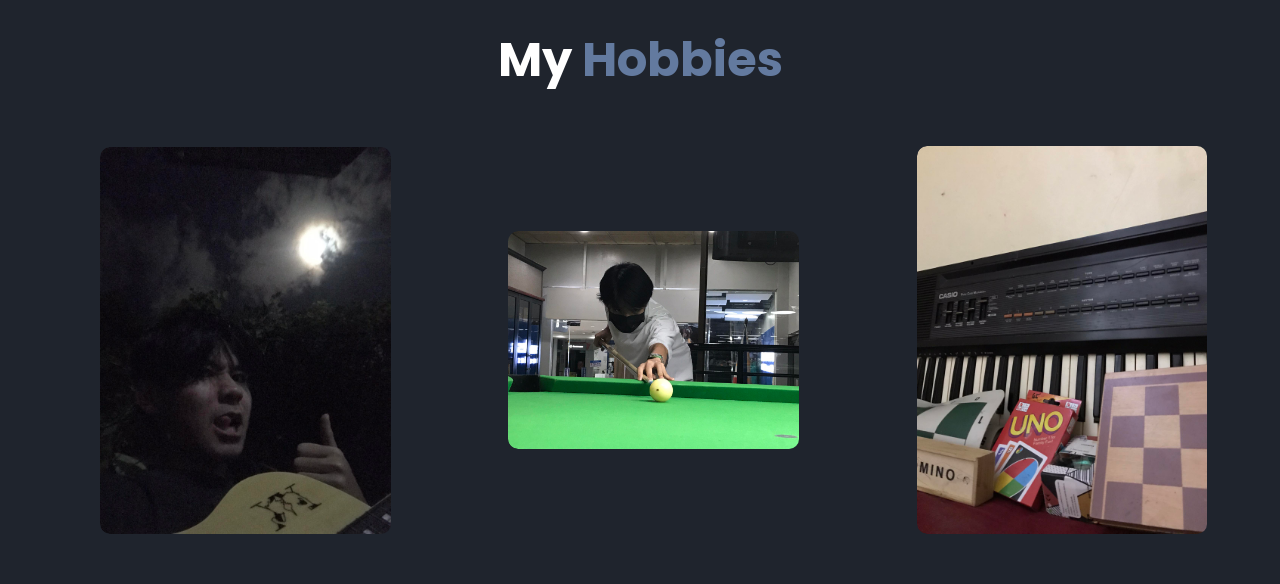
==== commit 3139747b: "Update index.html" ====
--- a/index.html
+++ b/index.html
@@ -1,115 +1,111 @@
 <!DOCTYPE html>
 <html lang="en">
 <head>
-    <meta charset="UTF-8">
-    <meta name="viewport" content="width=device-width, initial-scale=1.0">
-    <title>Personal Portfolio</title>
-    <link href='https://unpkg.com/boxicons@2.1.4/css/boxicons.min.css' rel='stylesheet'>
-    <link rel="stylesheet" href="style.css">
+  <meta charset="UTF-8" />
+  <meta name="viewport" content="width=device-width, initial-scale=1.0"/>
+  <title>Personal Portfolio</title>
+  <link href="https://unpkg.com/boxicons@2.1.4/css/boxicons.min.css" rel="stylesheet"/>
+  <link rel="stylesheet" href="style.css" />
 </head>
 <body>
-    <header class="header">
+  <header class="header">
     <a href="#" class="logo">John Henry</a>
 
     <div class="menu-icon" id="menu-icon">
-        <i class='bx bx-menu'></i>
+      <i class="bx bx-menu"></i>
     </div>
 
     <nav class="navbar" id="navbar">
-        <a href="#" class="active">Home</a>
-        <a href="#about">About</a>
-        <a href="#hobbies">Hobbies</a>
-        <a href="#portfolio">Portfolio</a>
-        <a href="#contact">Contact</a>
+      <a href="#" class="active">Home</a>
+      <a href="#about">About</a>
+      <a href="#hobbies">Hobbies</a>
+      <a href="#portfolio">Portfolio</a>
+      <a href="#contact">Contact</a>
     </nav>
-</header>
+  </header>
 
-    <!-- Home Section -->
-    <section class="home">
-        <div class="home-content">
-            <h3>Hello it's Me</h3>
-            <h1>John Henry</h1>
-            <h3>And I'm a <span>Programmer</span></h3>
-            <p>Magmahal ka ng Programmer, error nga di namin nilalayasan at iniiwan, ikaw pa kaya</p>
-            <div class="social-media">
-                <a href="https://www.facebook.com/Jhnhnnry"><i class='bx bxl-facebook'></i></a>
-                <a href="#"><i class='bx bxl-twitter'></i></a>
-                <a href="#"><i class='bx bxl-instagram-alt'></i></a>
-                <a href="#"><i class='bx bxl-linkedin'></i></a>
-            </div>
-            <a href="#" class="btn">Download CV</a>
+  <!-- Home Section -->
+  <section class="home">
+    <div class="home-img">
+      <img src="BG.png" alt="Profile Image" />
+    </div>
+    <div class="home-content">
+      <h3>Hello it's Me</h3>
+      <h1>John Henry</h1>
+      <h3>And I'm a <span>Programmer</span></h3>
+      <p>Magmahal ka ng Programmer, error nga di namin nilalayasan at iniiwan, ikaw pa kaya</p>
+      <div class="social-media">
+        <a href="https://www.facebook.com/Jhnhnnry"><i class="bx bxl-facebook"></i></a>
+        <a href="#"><i class="bx bxl-twitter"></i></a>
+        <a href="#"><i class="bx bxl-instagram-alt"></i></a>
+        <a href="#"><i class="bx bxl-linkedin"></i></a>
+      </div>
+      <a href="#" class="btn">Download CV</a>
+    </div>
+  </section>
+
+  <!-- About Section -->
+  <section class="about" id="about">
+    <div class="about-img">
+      <img src="e2.png" alt="About Me Image" />
+    </div>
+    <div class="about-content">
+      <h2 class="heading">About <span>Me</span></h2>
+      <h3>Programmer</h3>
+      <p>Henry nga pala, laging galit pero ‘di ka ipagpapalit... (truncated)</p>
+      <a href="#hobbies" class="btn">Read More</a>
+    </div>
+  </section>
+
+  <!-- Hobbies Section -->
+  <section class="hobbies" id="hobbies">
+    <div class="hobbies-container">
+      <h2 class="heading">My <span>Hobbies</span></h2>
+      <div class="hobbies-worklist">
+        <div class="hobbies-work">
+          <img src="gabi.jpg" alt="Guitar"/>
+          <div class="layer">
+            <h3>Marunong mag-gitara</h3>
+            <p>Pag ako naging bf mo, haharanahin kita gabi-gabi.</p>
+          </div>
         </div>
-        <div class="home-img">
-            <img src="BG.png" alt="">
+        <div class="hobbies-work">
+          <img src="billiard.jpg" alt="Billiard"/>
+          <div class="layer">
+            <h3>Marunong mag-billiard</h3>
+            <p>Tara pool? pooling inlab with each other</p>
+          </div>
         </div>
-    </section>
+        <div class="hobbies-work">
+          <img src="hobbies.jpg" alt="Hidden Hobbies"/>
+          <div class="layer">
+            <h3>Hidden hobbies</h3>
+            <p>I can play piano, chess, uno cards...</p>
+          </div>
+        </div>
+      </div>
+    </div>
+  </section>
 
-    <!-- About Section -->
-    <section class="about" id="about">
-        <div class="about-content">
-            <h2 class="heading">About <span>Me</span></h2>
-            <h3>Programmer</h3>
-            <p>Henry nga pala, laging galit pero ‘di ka ipagpapalit. madaling tandaan pero mahirap kalimutan, limang letra pero kaya kang mahalin ng sobra. walang bisyo kundi laging i miss you‚ ikaw lang sapat na, nanginginig pa please naman ‘wag ka na maghanap ng iba kung ayaw mong mamatay ng maaga.</p>
-            <div class="about-img">
-            <img src="e2.png" alt="">
-        </div>
-            <a href="#hobbies" class="btn">Read More</a>
-        </div>
-    </section>
-
-    <!-- Hobbies Section -->
-    <div class="hobbies" id="hobbies">
-        <div class="hobbies-container">
-            <h2 class="heading">My <span>Hobbies</span></h2>
-            <div class="hobbies-worklist">
-                <div class="hobbies-work">
-                    <img src="gabi.jpg" alt="">
-                    <div class="layer">
-                        <h3>Marunong mag-gitara</h3>
-                        <p>Pag ako naging bf mo, haharanahin kita gabi-gabi.</p>
-                        <a href="#"><i class='bx bx-link-external'></i></a>
-                    </div>
-                </div>
-                <div class="hobbies-work">
-                    <img src="billiard.jpg" alt="">
-                    <div class="layer">
-                        <h3>Marunong mag-billiard</h3>
-                        <p>Tara pool? pooling inlab with each other</p>
-                        <a href="#"><i class='bx bx-link-external'></i></a>
-                    </div>
-                </div>
-                <div class="hobbies-work">
-                    <img src="hobbies.jpg" alt="">
-                    <div class="layer">
-                        <h3>Hidden hobbies</h3>
-                        <p>I can play piano, chess, uno cards, yoyo, domino, rubiks cube, cat lover hindi naninipa ng pusa, better than me??</p>
-                        <a href="#"><i class='bx bx-link-external'></i></a>
-                    </div>
-                </div>
-            </div>
-        </div>
-    </div>
-
-    <!-- JavaScript -->
-    <script>
-    const menuIcon = document.getElementById('menu-icon');
-    const navbar = document.getElementById('navbar');
-    const icon = menuIcon.querySelector('i');
+  <!-- JavaScript -->
+  <script>
+    const menuIcon = document.getElementById("menu-icon");
+    const navbar = document.getElementById("navbar");
+    const icon = menuIcon.querySelector("i");
 
     menuIcon.onclick = () => {
-        navbar.classList.toggle('active');
-        icon.classList.toggle('bx-menu');
-        icon.classList.toggle('bx-x');
+      navbar.classList.toggle("active");
+      icon.classList.toggle("bx-menu");
+      icon.classList.toggle("bx-x");
     };
 
-    // Optional: Close menu when a link is clicked (for better mobile UX)
-    document.querySelectorAll('.navbar a').forEach(link => {
-        link.addEventListener('click', () => {
-            navbar.classList.remove('active');
-            icon.classList.add('bx-menu');
-            icon.classList.remove('bx-x');
-        });
+    document.querySelectorAll(".navbar a").forEach((link) => {
+      link.addEventListener("click", () => {
+        navbar.classList.remove("active");
+        icon.classList.add("bx-menu");
+        icon.classList.remove("bx-x");
+      });
     });
-</script>
+  </script>
 </body>
 </html>
--- a/style.css
+++ b/style.css
@@ -215,9 +215,13 @@
         font-size: 30px;
         cursor: pointer;
         color: #fff;
+        position: absolute;
+        right: 20px;   /* Pushes the icon to the left side */
+        top: 50%;
+        transform: translateY(-50%);
         z-index: 1001;
     }
-
+}
     .home-content, .about-content {
     padding: 20px;
 }
@@ -228,7 +232,7 @@
         width: 100%;
         background: #1f242d;
         flex-direction: column;
-        align-items: center;
+        align-items: left;
         display: none;
     }
 
@@ -248,8 +252,7 @@
     .menu-icon {
         display: none;
     }
-
-    .navbar {
+.navbar {
         display: flex !important;
     }
 }
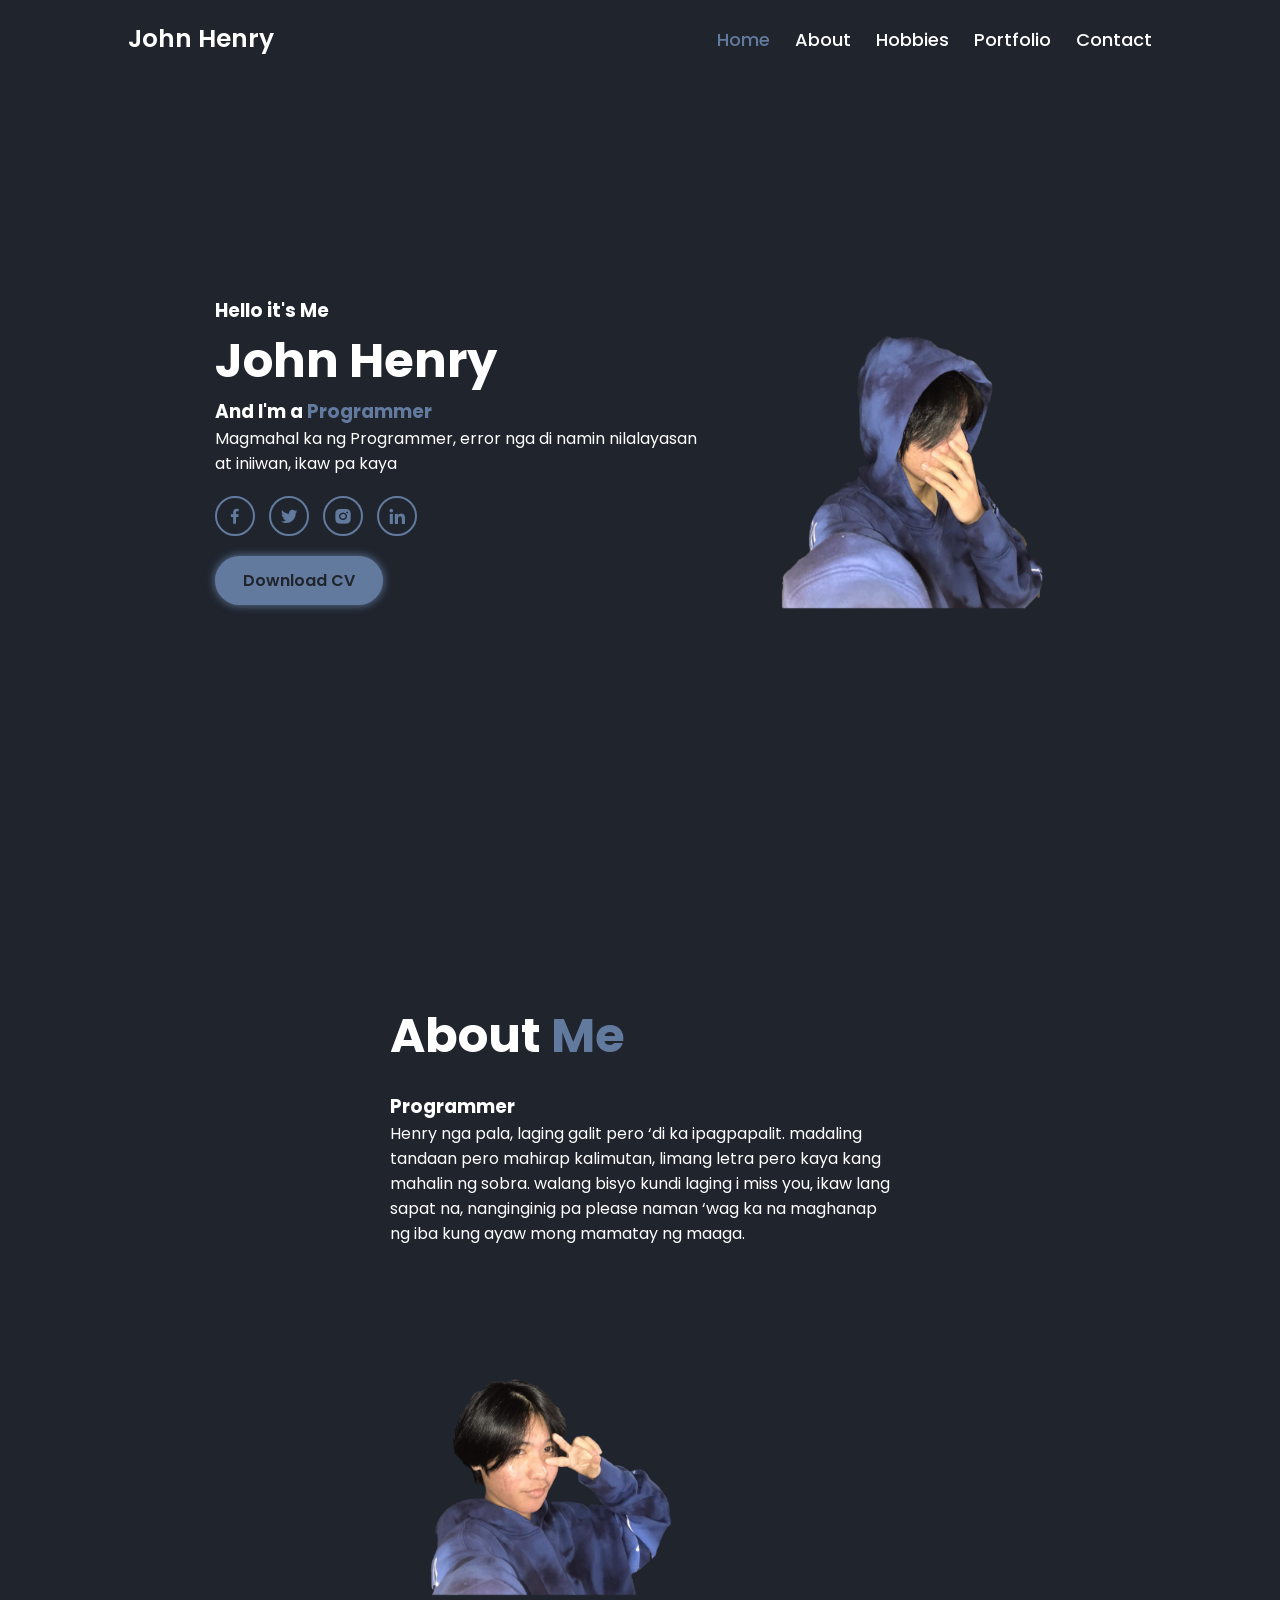
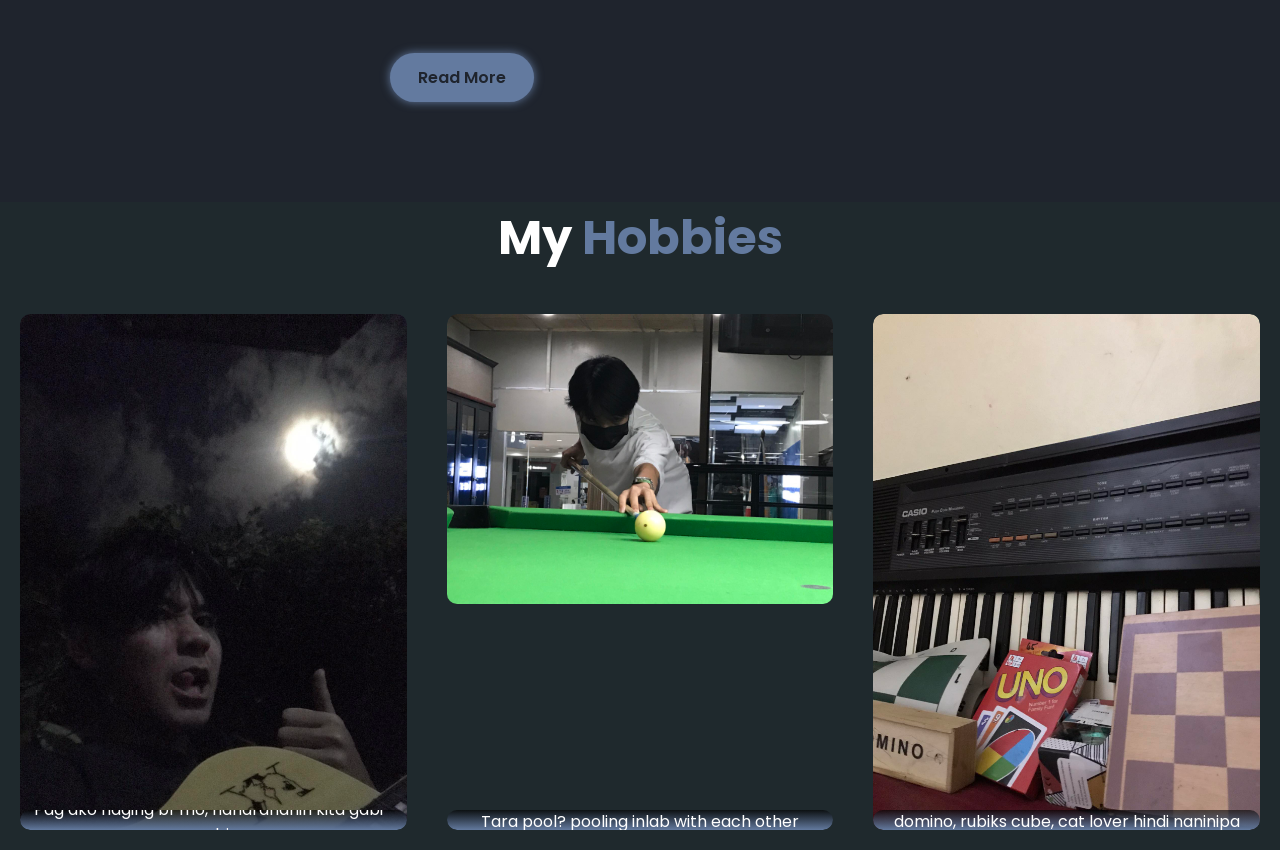
==== commit d13363c7: "Update index.html" ====
--- a/index.html
+++ b/index.html
@@ -1,111 +1,115 @@
 <!DOCTYPE html>
 <html lang="en">
 <head>
-  <meta charset="UTF-8" />
-  <meta name="viewport" content="width=device-width, initial-scale=1.0"/>
-  <title>Personal Portfolio</title>
-  <link href="https://unpkg.com/boxicons@2.1.4/css/boxicons.min.css" rel="stylesheet"/>
-  <link rel="stylesheet" href="style.css" />
+    <meta charset="UTF-8">
+    <meta name="viewport" content="width=device-width, initial-scale=1.0">
+    <title>Personal Portfolio</title>
+    <link href='https://unpkg.com/boxicons@2.1.4/css/boxicons.min.css' rel='stylesheet'>
+    <link rel="stylesheet" href="style.css">
 </head>
 <body>
-  <header class="header">
+    <header class="header">
     <a href="#" class="logo">John Henry</a>
 
     <div class="menu-icon" id="menu-icon">
-      <i class="bx bx-menu"></i>
+        <i class='bx bx-menu'></i>
     </div>
 
     <nav class="navbar" id="navbar">
-      <a href="#" class="active">Home</a>
-      <a href="#about">About</a>
-      <a href="#hobbies">Hobbies</a>
-      <a href="#portfolio">Portfolio</a>
-      <a href="#contact">Contact</a>
+        <a href="#" class="active">Home</a>
+        <a href="#about">About</a>
+        <a href="#hobbies">Hobbies</a>
+        <a href="#portfolio">Portfolio</a>
+        <a href="#contact">Contact</a>
     </nav>
-  </header>
+</header>
 
-  <!-- Home Section -->
-  <section class="home">
-    <div class="home-img">
-      <img src="BG.png" alt="Profile Image" />
+    <!-- Home Section -->
+    <section class="home">
+        <div class="home-content">
+            <h3>Hello it's Me</h3>
+            <h1>John Henry</h1>
+            <h3>And I'm a <span>Programmer</span></h3>
+            <p>Magmahal ka ng Programmer, error nga di namin nilalayasan at iniiwan, ikaw pa kaya</p>
+            <div class="social-media">
+                <a href="https://www.facebook.com/Jhnhnnry"><i class='bx bxl-facebook'></i></a>
+                <a href="#"><i class='bx bxl-twitter'></i></a>
+                <a href="#"><i class='bx bxl-instagram-alt'></i></a>
+                <a href="#"><i class='bx bxl-linkedin'></i></a>
+            </div>
+            <a href="#" class="btn">Download CV</a>
+        </div>
+        <div class="home-img">
+            <img src="BG.png" alt="">
+        </div>
+    </section>
+
+    <!-- About Section -->
+    <section class="about" id="about">
+        <div class="about-content">
+            <h2 class="heading">About <span>Me</span></h2>
+            <h3>Programmer</h3>
+            <p>Henry nga pala, laging galit pero ‘di ka ipagpapalit. madaling tandaan pero mahirap kalimutan, limang letra pero kaya kang mahalin ng sobra. walang bisyo kundi laging i miss you‚ ikaw lang sapat na, nanginginig pa please naman ‘wag ka na maghanap ng iba kung ayaw mong mamatay ng maaga.</p>
+            <div class="about-img">
+            <img src="e2.png" alt="">
+        </div>
+            <a href="#hobbies" class="btn">Read More</a>
+        </div>
+    </section>
+
+    <!-- Hobbies Section -->
+    <div class="hobbies" id="hobbies">
+        <div class="hobbies-container">
+            <h2 class="heading">My <span>Hobbies</span></h2>
+            <div class="hobbies-worklist">
+                <div class="hobbies-work">
+                    <img src="gabi.jpg" alt="">
+                    <div class="layer">
+                        <h3>Marunong mag-gitara</h3>
+                        <p>Pag ako naging bf mo, haharanahin kita gabi-gabi.</p>
+                        <a href="#"><i class='bx bx-link-external'></i></a>
+                    </div>
+                </div>
+                <div class="hobbies-work">
+                    <img src="billiard.jpg" alt="">
+                    <div class="layer">
+                        <h3>Marunong mag-billiard</h3>
+                        <p>Tara pool? pooling inlab with each other</p>
+                        <a href="#"><i class='bx bx-link-external'></i></a>
+                    </div>
+                </div>
+                <div class="hobbies-work">
+                    <img src="hobbies.jpg" alt="">
+                    <div class="layer">
+                        <h3>Hidden hobbies</h3>
+                        <p>I can play piano, chess, uno cards, yoyo, domino, rubiks cube, cat lover hindi naninipa ng pusa, better than me??</p>
+                        <a href="#"><i class='bx bx-link-external'></i></a>
+                    </div>
+                </div>
+            </div>
+        </div>
     </div>
-    <div class="home-content">
-      <h3>Hello it's Me</h3>
-      <h1>John Henry</h1>
-      <h3>And I'm a <span>Programmer</span></h3>
-      <p>Magmahal ka ng Programmer, error nga di namin nilalayasan at iniiwan, ikaw pa kaya</p>
-      <div class="social-media">
-        <a href="https://www.facebook.com/Jhnhnnry"><i class="bx bxl-facebook"></i></a>
-        <a href="#"><i class="bx bxl-twitter"></i></a>
-        <a href="#"><i class="bx bxl-instagram-alt"></i></a>
-        <a href="#"><i class="bx bxl-linkedin"></i></a>
-      </div>
-      <a href="#" class="btn">Download CV</a>
-    </div>
-  </section>
 
-  <!-- About Section -->
-  <section class="about" id="about">
-    <div class="about-img">
-      <img src="e2.png" alt="About Me Image" />
-    </div>
-    <div class="about-content">
-      <h2 class="heading">About <span>Me</span></h2>
-      <h3>Programmer</h3>
-      <p>Henry nga pala, laging galit pero ‘di ka ipagpapalit... (truncated)</p>
-      <a href="#hobbies" class="btn">Read More</a>
-    </div>
-  </section>
-
-  <!-- Hobbies Section -->
-  <section class="hobbies" id="hobbies">
-    <div class="hobbies-container">
-      <h2 class="heading">My <span>Hobbies</span></h2>
-      <div class="hobbies-worklist">
-        <div class="hobbies-work">
-          <img src="gabi.jpg" alt="Guitar"/>
-          <div class="layer">
-            <h3>Marunong mag-gitara</h3>
-            <p>Pag ako naging bf mo, haharanahin kita gabi-gabi.</p>
-          </div>
-        </div>
-        <div class="hobbies-work">
-          <img src="billiard.jpg" alt="Billiard"/>
-          <div class="layer">
-            <h3>Marunong mag-billiard</h3>
-            <p>Tara pool? pooling inlab with each other</p>
-          </div>
-        </div>
-        <div class="hobbies-work">
-          <img src="hobbies.jpg" alt="Hidden Hobbies"/>
-          <div class="layer">
-            <h3>Hidden hobbies</h3>
-            <p>I can play piano, chess, uno cards...</p>
-          </div>
-        </div>
-      </div>
-    </div>
-  </section>
-
-  <!-- JavaScript -->
-  <script>
-    const menuIcon = document.getElementById("menu-icon");
-    const navbar = document.getElementById("navbar");
-    const icon = menuIcon.querySelector("i");
+    <!-- JavaScript -->
+    <script>
+    const menuIcon = document.getElementById('menu-icon');
+    const navbar = document.getElementById('navbar');
+    const icon = menuIcon.querySelector('i');
 
     menuIcon.onclick = () => {
-      navbar.classList.toggle("active");
-      icon.classList.toggle("bx-menu");
-      icon.classList.toggle("bx-x");
+        navbar.classList.toggle('active');
+        icon.classList.toggle('bx-menu');
+        icon.classList.toggle('bx-x');
     };
 
-    document.querySelectorAll(".navbar a").forEach((link) => {
-      link.addEventListener("click", () => {
-        navbar.classList.remove("active");
-        icon.classList.add("bx-menu");
-        icon.classList.remove("bx-x");
-      });
+    // Optional: Close menu when a link is clicked (for better mobile UX)
+    document.querySelectorAll('.navbar a').forEach(link => {
+        link.addEventListener('click', () => {
+            navbar.classList.remove('active');
+            icon.classList.add('bx-menu');
+            icon.classList.remove('bx-x');
+        });
     });
-  </script>
+</script>
 </body>
 </html>
--- a/style.css
+++ b/style.css
@@ -1,258 +1,242 @@
 @import url('https://fonts.googleapis.com/css2?family=Poppins:ital,wght@1,300&display=swap');
 
 * {
-    margin: 0;
-    padding: 0;
-    box-sizing: border-box;
-    font-family: 'Poppins', 'sans-serif';
-    scroll-behavior: smooth;
+  margin: 0;
+  padding: 0;
+  box-sizing: border-box;
+  font-family: 'Poppins', sans-serif;
+  scroll-behavior: smooth;
 }
 
 body {
-    background: #1f242d;
+  background: #1f242d;
+  color: #fff;
+}
+
+.header {
+  position: fixed;
+  top: 0;
+  left: 0;
+  width: 100%;
+  padding: 20px 10%;
+  background: #1f242d;
+  display: flex;
+  justify-content: space-between;
+  align-items: center;
+  z-index: 1000;
+}
+
+.logo {
+  font-size: 25px;
+  color: #fff;
+  text-decoration: none;
+  font-weight: 600;
+}
+
+.navbar {
+  display: flex;
+  gap: 25px;
+}
+
+.navbar a {
+  font-size: 18px;
+  color: #fff;
+  text-decoration: none;
+  font-weight: 500;
+  transition: 0.3s;
+}
+
+.navbar a:hover,
+.navbar a.active {
+  color: #637A9F;
+}
+
+.menu-icon {
+  display: none;
+}
+
+section {
+  padding: 100px 10%;
+}
+
+.home {
+  display: flex;
+  flex-wrap: wrap;
+  align-items: center;
+  justify-content: center;
+  gap: 50px;
+  min-height: 100vh;
+}
+
+.home-img img {
+  width: 300px;
+  border-radius: 15px;
+}
+
+.home-content {
+  max-width: 500px;
+}
+
+.home-content h1 {
+  font-size: 3rem;
+}
+
+.home-content h3 span {
+  color: #637A9F;
+}
+
+.social-media a {
+  display: inline-flex;
+  width: 40px;
+  height: 40px;
+  align-items: center;
+  justify-content: center;
+  border: 2px solid #637A9F;
+  border-radius: 50%;
+  font-size: 20px;
+  color: #637A9F;
+  margin: 20px 10px 20px 0;
+  text-decoration: none;
+  transition: .5s;
+}
+
+.social-media a:hover {
+  background: #0ef;
+  color: #1f242d;
+  box-shadow: 0 0 20px #0ef;
+}
+
+.btn {
+  display: inline-block;
+  padding: 12px 28px;
+  background: #637A9F;
+  border-radius: 40px;
+  box-shadow: 0 0 10px #637A9F;
+  color: #1f242d;
+  font-weight: 600;
+  text-decoration: none;
+}
+
+.about {
+  display: flex;
+  flex-wrap: wrap;
+  justify-content: center;
+  align-items: center;
+  gap: 40px;
+}
+
+.about-img img {
+  width: 300px;
+  border-radius: 15px;
+}
+
+.about-content {
+  max-width: 500px;
+}
+
+.about-content .heading {
+  text-align: left;
+}
+
+.heading {
+  text-align: center;
+  font-size: 3rem;
+  margin-bottom: 20px;
+}
+
+.heading span {
+  color: #637A9F;
+}
+
+.hobbies {
+  background-color: #1f292d;
+}
+
+.hobbies-worklist {
+  display: grid;
+  grid-template-columns: repeat(auto-fit, minmax(250px, 1fr));
+  gap: 40px;
+  padding: 20px;
+}
+
+.hobbies-work {
+  position: relative;
+  overflow: hidden;
+  border-radius: 10px;
+}
+
+.hobbies-work img {
+  width: 100%;
+  border-radius: 10px;
+  display: block;
+  transition: transform 0.5s;
+}
+
+.layer {
+  position: absolute;
+  left: 0;
+  bottom: 0;
+  width: 100%;
+  height: 0;
+  background: linear-gradient(rgba(0,0,0,0.6), #637A9F);
+  color: white;
+  display: flex;
+  justify-content: center;
+  align-items: center;
+  flex-direction: column;
+  overflow: hidden;
+  transition: height 0.5s ease;
+  border-radius: 10px;
+  text-align: center;
+  padding: 10px;
+}
+
+.hobbies-work:hover img {
+  transform: scale(1.1);
+}
+
+.hobbies-work:hover .layer {
+  height: 100%;
+}
+
+/* Responsive Styles */
+@media (max-width: 768px) {
+  .menu-icon {
+    display: block;
+    font-size: 30px;
+    cursor: pointer;
     color: #fff;
-}
-
-.header {
-    position: fixed;
-    top: 0;
+  }
+
+  .navbar {
+    position: absolute;
+    top: 70px;
     left: 0;
     width: 100%;
-    padding: 20px 10%;
-    background: transparent;
+    background: #1f242d;
+    flex-direction: column;
+    display: none;
+    padding: 10px 0;
+  }
+
+  .navbar.active {
     display: flex;
-    justify-content: space-between;
-    align-items: center;
-    z-index: 100;
-}
-.logo {
-    font-size: 25px;
-    color: #fff;
-    text-decoration: none;
-    font-weight: 600;
-    cursor: default;
-}
-.navbar a {
-    font-size: 18px;
-    color: #fff;
-    text-decoration: none;
-    font-weight: 500;
-    margin-left: 35px;
-    transition: .3s;
-}
-.navbar a:hover,
-.navbar a.active {
-    color: #637A9F;
-}
-.home  {
-    position: relative;
-    width: 100%;
-    height: 100vh;
-    display: flex;
-    justify-content: space-between;
-    align-items: center;
-    padding: 70px 10% 0;
-}
-.home-content {
-    max-width: 550px;
-}
-.home-content h3 {
-    font-size: 35px;
-    font-weight: 600;
-}
-.home-content h3 span {
-    color: #637A9F;
-}
-.home-content h3:nth-of-type(2) {
-    margin-bottom: 10px;
-}
-.home-content h1 {
-    font-size: 50px;
-    font-weight: 600;
-    margin: 1px 0;
-}
-.home-content p {
-    font-size: 16px;
-}
-.home-img img {
-    max-width: 450px;
-    margin-right: -20px;
-}
-.social-media a {
-    display: inline-flex;
-    width: 40px;
-    height: 40px;
-    align-items: center;
-    justify-content: center;
-    background: transparent;
-    border: 2px solid #637A9F;
-    border-radius: 50%;
-    font-size: 20px;
-    color: #637A9F;
-    margin: 30px 15px 30px 0;
-    text-decoration: none;
-    transition: .5s ease;
-}
-.social-media a:hover {
-    color:#1f242d;
-    background: #0ef;
-    box-shadow: 0 0 20px  #0ef;
-}
-.btn {
-    display: inline-block;
-    padding: 12px 28px;
-    background: #637A9F;
-    border-radius: 40px;
-    box-shadow: 0 0 10px #637A9F;
-    color: #1f242d;
-    text-decoration: none;
-    font-size: 16px;
-    letter-spacing: 1px;
-    font-weight: 600;
-}
-.about-img img {
-    max-width: 450px;
-}
-.about {
-    display: flex;
-    justify-content: center;
-    align-items: center;
-    gap: 2rem;
-    background: #1f292d;
-    transition: 0.5ease;
-    padding: 70px 10% 0;
-}
-.about-content {
-    max-width: 600px;
-}
-.about-img img {
-    width: 35vw;
-}
-.heading {
+  }
+
+  .navbar a {
     text-align: center;
-    font-size: 3rem;
-}
-.heading span {
-    color: #637A9F;
-}
-.about-content h2 {
-    text-align: left;
-    line-height: 1.2;
-}
-.about-content h3 {
-    font-size: 1.8rem;
-}
-.about-content p {
-    font-size: 18px;
-    margin: 1rem 0 2rem;
-}
-.hobbies {
-    padding: 50px 0;
-}
-.hobbies-worklist {
-    display: grid;
-    grid-template-columns: repeat(auto-fit, minmax(250px,1fr));
-    grid-gap: 45px;
-    margin-top: 50px;
-    align-items: center;
-    justify-content: center;
-    margin-left: 100px;
-}
-.hobbies-work {
-    border-radius: 10px;
-    position: relative;
-    overflow: hidden;
-}
-.hobbies-work img {
-    width: 80%;
-    border-radius: 10px;
-    display: block;
-    transition: transform 0.5s;
-}
-.layer  {
-    width: 100%;
-    height: 0;
-    background: linear-gradient(rgba(0,0,0,0.6), #637A9F);
-    border-radius: 10px;
-    position: absolute;
-    left: 0;
-    bottom: 0;
-    overflow: hidden;
-    display: flex;
-    align-items: center; 
-    justify-content: center;
+    margin: 10px 0;
+    padding: 10px;
+  }
+
+  .home,
+  .about {
     flex-direction: column;
-    padding: 0 40px;
     text-align: center;
-    transition: height 0.5s;
-    width: 85%;
-}
-.layer h3 {
-    font-weight: 500;
+  }
+
+  .home-img img,
+  .about-img img {
     margin-bottom: 20px;
-}
-.layer a {
-    margin-top: 20px;
-    color: #637A9F  ;
-    text-decoration: none;
-    font-size: 18px;
-    line-height: 60px;
-    background: #fff;
-    width: 60px;
-    height: 60px;
-    border-radius: 50%  ;
-    text-align: center;
-}
-.hobbies-work:hover img {
-    transform: scale(1.1);
-}
-.hobbies-work:hover .layer {
-    height: 100%;
-}
-@media (max-width: 768px) {
-    .menu-icon {
-        display: block;
-        font-size: 30px;
-        cursor: pointer;
-        color: #fff;
-        position: absolute;
-        right: 20px;   /* Pushes the icon to the left side */
-        top: 50%;
-        transform: translateY(-50%);
-        z-index: 1001;
-    }
-}
-    .home-content, .about-content {
-    padding: 20px;
-}
-    .navbar {
-        position: absolute;
-        top: 100%;
-        left: 0;
-        width: 100%;
-        background: #1f242d;
-        flex-direction: column;
-        align-items: left;
-        display: none;
-    }
-
-    .navbar.active {
-        display: flex;
-    }
-
-    .navbar a {
-        margin: 15px 0;
-        display: block;
-        text-align: center;
-    }
-}
-
-/* Show navbar inline and hide menu icon in desktop */
-@media (min-width: 769px) {
-    .menu-icon {
-        display: none;
-    }
-.navbar {
-        display: flex !important;
-    }
-}
+  }
+}
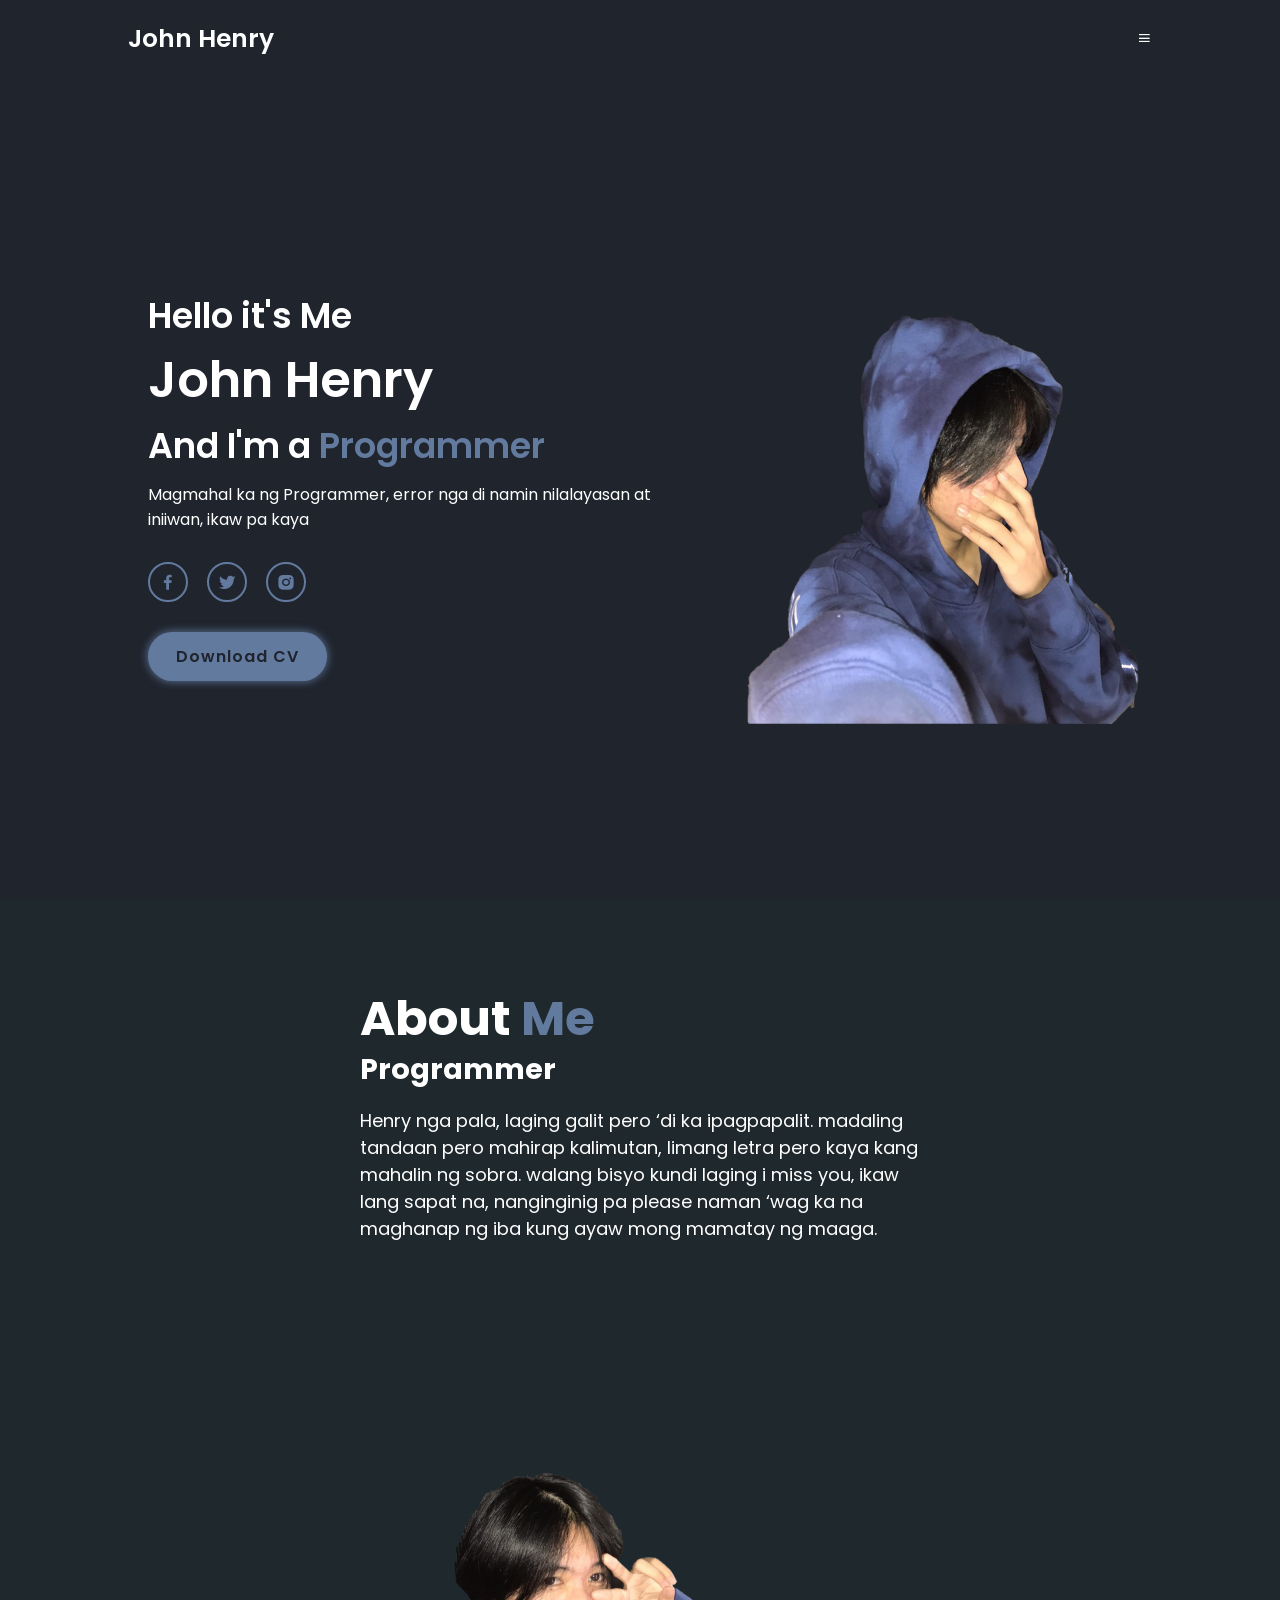
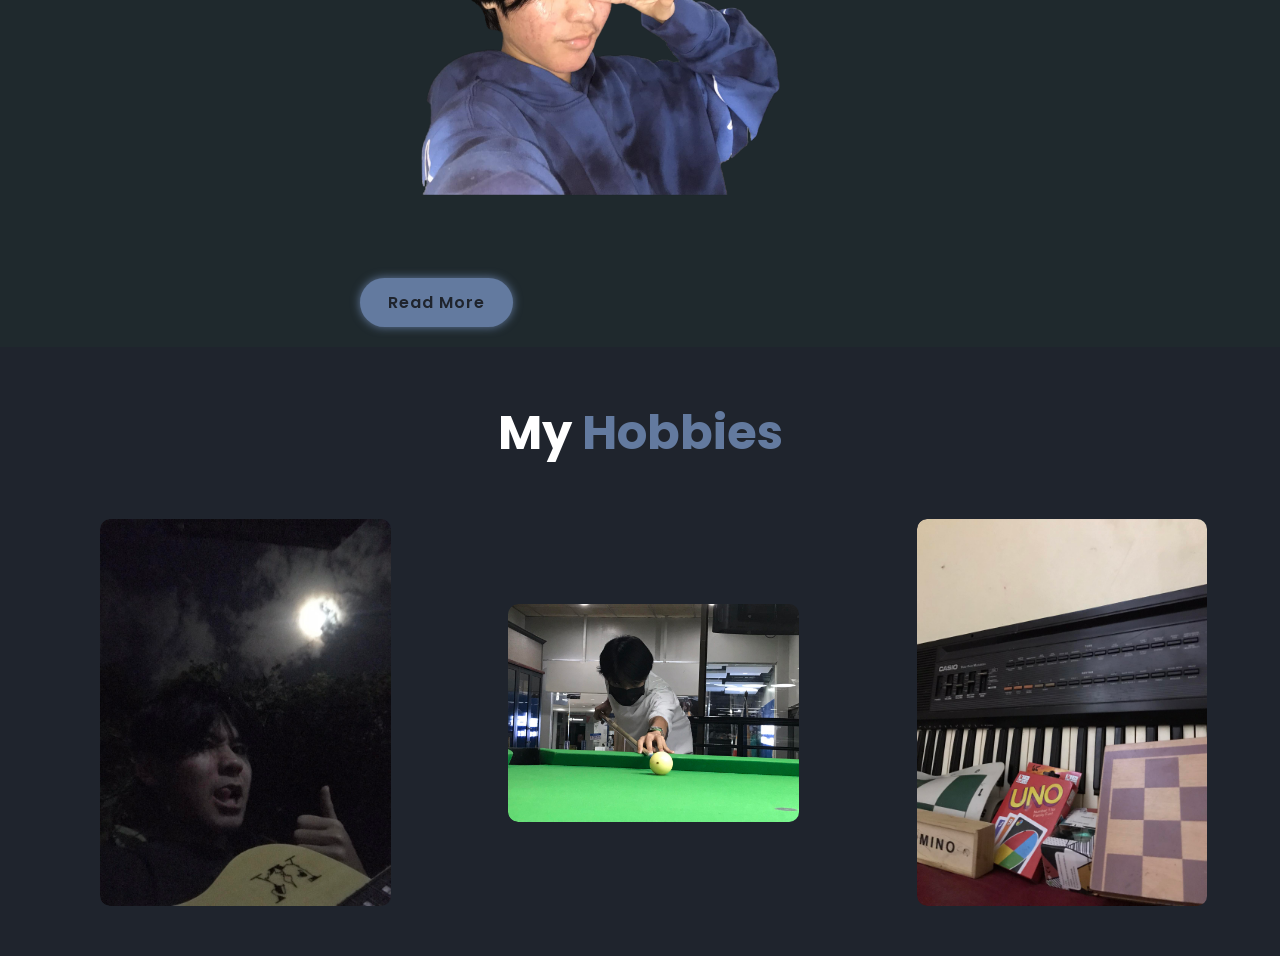
==== commit b92cffa0: "Update index.html" ====
--- a/index.html
+++ b/index.html
@@ -35,7 +35,6 @@
                 <a href="https://www.facebook.com/Jhnhnnry"><i class='bx bxl-facebook'></i></a>
                 <a href="#"><i class='bx bxl-twitter'></i></a>
                 <a href="#"><i class='bx bxl-instagram-alt'></i></a>
-                <a href="#"><i class='bx bxl-linkedin'></i></a>
             </div>
             <a href="#" class="btn">Download CV</a>
         </div>
--- a/style.css
+++ b/style.css
@@ -1,242 +1,258 @@
 @import url('https://fonts.googleapis.com/css2?family=Poppins:ital,wght@1,300&display=swap');
 
 * {
-  margin: 0;
-  padding: 0;
-  box-sizing: border-box;
-  font-family: 'Poppins', sans-serif;
-  scroll-behavior: smooth;
+    margin: 0;
+    padding: 0;
+    box-sizing: border-box;
+    font-family: 'Poppins', 'sans-serif';
+    scroll-behavior: smooth;
 }
 
 body {
-  background: #1f242d;
-  color: #fff;
+    background: #1f242d;
+    color: #fff;
 }
 
 .header {
-  position: fixed;
-  top: 0;
-  left: 0;
-  width: 100%;
-  padding: 20px 10%;
-  background: #1f242d;
-  display: flex;
-  justify-content: space-between;
-  align-items: center;
-  z-index: 1000;
-}
-
+    position: fixed;
+    top: 0;
+    left: 0;
+    width: 100%;
+    padding: 20px 10%;
+    background: transparent;
+    display: flex;
+    justify-content: space-between;
+    align-items: center;
+    z-index: 100;
+}
 .logo {
-  font-size: 25px;
-  color: #fff;
-  text-decoration: none;
-  font-weight: 600;
-}
-
-.navbar {
-  display: flex;
-  gap: 25px;
-}
-
+    font-size: 25px;
+    color: #fff;
+    text-decoration: none;
+    font-weight: 600;
+    cursor: default;
+}
 .navbar a {
-  font-size: 18px;
-  color: #fff;
-  text-decoration: none;
-  font-weight: 500;
-  transition: 0.3s;
-}
-
+    font-size: 18px;
+    color: #fff;
+    text-decoration: none;
+    font-weight: 500;
+    margin-left: 35px;
+    transition: .3s;
+}
 .navbar a:hover,
 .navbar a.active {
-  color: #637A9F;
-}
-
-.menu-icon {
-  display: none;
-}
-
-section {
-  padding: 100px 10%;
-}
-
-.home {
-  display: flex;
-  flex-wrap: wrap;
-  align-items: center;
-  justify-content: center;
-  gap: 50px;
-  min-height: 100vh;
-}
-
+    color: #637A9F;
+}
+.home  {
+    position: relative;
+    width: 100%;
+    height: 100vh;
+    display: flex;
+    justify-content: space-between;
+    align-items: center;
+    padding: 70px 10% 0;
+}
+.home-content {
+    max-width: 550px;
+}
+.home-content h3 {
+    font-size: 35px;
+    font-weight: 600;
+}
+.home-content h3 span {
+    color: #637A9F;
+}
+.home-content h3:nth-of-type(2) {
+    margin-bottom: 10px;
+}
+.home-content h1 {
+    font-size: 50px;
+    font-weight: 600;
+    margin: 1px 0;
+}
+.home-content p {
+    font-size: 16px;
+}
 .home-img img {
-  width: 300px;
-  border-radius: 15px;
-}
-
-.home-content {
-  max-width: 500px;
-}
-
-.home-content h1 {
-  font-size: 3rem;
-}
-
-.home-content h3 span {
-  color: #637A9F;
-}
-
+    max-width: 450px;
+    margin-right: -20px;
+}
 .social-media a {
-  display: inline-flex;
-  width: 40px;
-  height: 40px;
-  align-items: center;
-  justify-content: center;
-  border: 2px solid #637A9F;
-  border-radius: 50%;
-  font-size: 20px;
-  color: #637A9F;
-  margin: 20px 10px 20px 0;
-  text-decoration: none;
-  transition: .5s;
-}
-
+    display: inline-flex;
+    width: 40px;
+    height: 40px;
+    align-items: center;
+    justify-content: center;
+    background: transparent;
+    border: 2px solid #637A9F;
+    border-radius: 50%;
+    font-size: 20px;
+    color: #637A9F;
+    margin: 30px 15px 30px 0;
+    text-decoration: none;
+    transition: .5s ease;
+}
 .social-media a:hover {
-  background: #0ef;
-  color: #1f242d;
-  box-shadow: 0 0 20px #0ef;
-}
-
+    color:#1f242d;
+    background: #0ef;
+    box-shadow: 0 0 20px  #0ef;
+}
 .btn {
-  display: inline-block;
-  padding: 12px 28px;
-  background: #637A9F;
-  border-radius: 40px;
-  box-shadow: 0 0 10px #637A9F;
-  color: #1f242d;
-  font-weight: 600;
-  text-decoration: none;
-}
-
+    display: inline-block;
+    padding: 12px 28px;
+    background: #637A9F;
+    border-radius: 40px;
+    box-shadow: 0 0 10px #637A9F;
+    color: #1f242d;
+    text-decoration: none;
+    font-size: 16px;
+    letter-spacing: 1px;
+    font-weight: 600;
+}
+.about-img img {
+    max-width: 450px;
+}
 .about {
-  display: flex;
-  flex-wrap: wrap;
-  justify-content: center;
-  align-items: center;
-  gap: 40px;
-}
-
+    display: flex;
+    justify-content: center;
+    align-items: center;
+    gap: 2rem;
+    background: #1f292d;
+    transition: 0.5ease;
+    padding: 70px 10% 0;
+}
+.about-content {
+    max-width: 600px;
+}
 .about-img img {
-  width: 300px;
-  border-radius: 15px;
-}
-
-.about-content {
-  max-width: 500px;
-}
-
-.about-content .heading {
-  text-align: left;
-}
-
+    width: 35vw;
+}
 .heading {
-  text-align: center;
-  font-size: 3rem;
-  margin-bottom: 20px;
-}
-
+    text-align: center;
+    font-size: 3rem;
+}
 .heading span {
-  color: #637A9F;
-}
-
+    color: #637A9F;
+}
+.about-content h2 {
+    text-align: left;
+    line-height: 1.2;
+}
+.about-content h3 {
+    font-size: 1.8rem;
+}
+.about-content p {
+    font-size: 18px;
+    margin: 1rem 0 2rem;
+}
 .hobbies {
-  background-color: #1f292d;
-}
-
+    padding: 50px 0;
+}
 .hobbies-worklist {
-  display: grid;
-  grid-template-columns: repeat(auto-fit, minmax(250px, 1fr));
-  gap: 40px;
-  padding: 20px;
-}
-
+    display: grid;
+    grid-template-columns: repeat(auto-fit, minmax(250px,1fr));
+    grid-gap: 45px;
+    margin-top: 50px;
+    align-items: center;
+    justify-content: center;
+    margin-left: 100px;
+}
 .hobbies-work {
-  position: relative;
-  overflow: hidden;
-  border-radius: 10px;
-}
-
+    border-radius: 10px;
+    position: relative;
+    overflow: hidden;
+}
 .hobbies-work img {
-  width: 100%;
-  border-radius: 10px;
-  display: block;
-  transition: transform 0.5s;
-}
-
-.layer {
-  position: absolute;
-  left: 0;
-  bottom: 0;
-  width: 100%;
-  height: 0;
-  background: linear-gradient(rgba(0,0,0,0.6), #637A9F);
-  color: white;
-  display: flex;
-  justify-content: center;
-  align-items: center;
-  flex-direction: column;
-  overflow: hidden;
-  transition: height 0.5s ease;
-  border-radius: 10px;
-  text-align: center;
-  padding: 10px;
-}
-
+    width: 80%;
+    border-radius: 10px;
+    display: block;
+    transition: transform 0.5s;
+}
+.layer  {
+    width: 100%;
+    height: 0;
+    background: linear-gradient(rgba(0,0,0,0.6), #637A9F);
+    border-radius: 10px;
+    position: absolute;
+    left: 0;
+    bottom: 0;
+    overflow: hidden;
+    display: flex;
+    align-items: center; 
+    justify-content: center;
+    flex-direction: column;
+    padding: 0 40px;
+    text-align: center;
+    transition: height 0.5s;
+    width: 85%;
+}
+.layer h3 {
+    font-weight: 500;
+    margin-bottom: 20px;
+}
+.layer a {
+    margin-top: 20px;
+    color: #637A9F  ;
+    text-decoration: none;
+    font-size: 18px;
+    line-height: 60px;
+    background: #fff;
+    width: 60px;
+    height: 60px;
+    border-radius: 50%  ;
+    text-align: center;
+}
 .hobbies-work:hover img {
-  transform: scale(1.1);
-}
-
+    transform: scale(1.1);
+}
 .hobbies-work:hover .layer {
-  height: 100%;
-}
-
-/* Responsive Styles */
+    height: 100%;
+}
 @media (max-width: 768px) {
-  .menu-icon {
-    display: block;
-    font-size: 30px;
-    cursor: pointer;
-    color: #fff;
-  }
-
-  .navbar {
-    position: absolute;
-    top: 70px;
-    left: 0;
-    width: 100%;
-    background: #1f242d;
-    flex-direction: column;
-    display: none;
-    padding: 10px 0;
-  }
-
-  .navbar.active {
-    display: flex;
-  }
-
-  .navbar a {
-    text-align: center;
-    margin: 10px 0;
-    padding: 10px;
-  }
-
-  .home,
-  .about {
-    flex-direction: column;
-    text-align: center;
-  }
-
-  .home-img img,
-  .about-img img {
-    margin-bottom: 20px;
-  }
-}
+    .menu-icon {
+        display: block;
+        font-size: 30px;
+        cursor: pointer;
+        color: #fff;
+        position: absolute;
+        right: 20px;   /* Pushes the icon to the left side */
+        top: 50%;
+        transform: translateY(-50%);
+        z-index: 1001;
+    }
+}
+    .home-content, .about-content {
+    padding: 20px;
+}
+    .navbar {
+        position: absolute;
+        top: 100%;
+        left: 0;
+        width: 100%;
+        background: #1f242d;
+        flex-direction: column;
+        align-items: left;
+        display: none;
+    }
+
+    .navbar.active {
+        display: flex;
+    }
+
+    .navbar a {
+        margin: 15px 0;
+        display: block;
+        text-align: center;
+    }
+}
+
+/* Show navbar inline and hide menu icon in desktop */
+@media (min-width: 769px) {
+    .menu-icon {
+        display: none;
+    }
+.navbar {
+        display: flex !important;
+    }
+}
